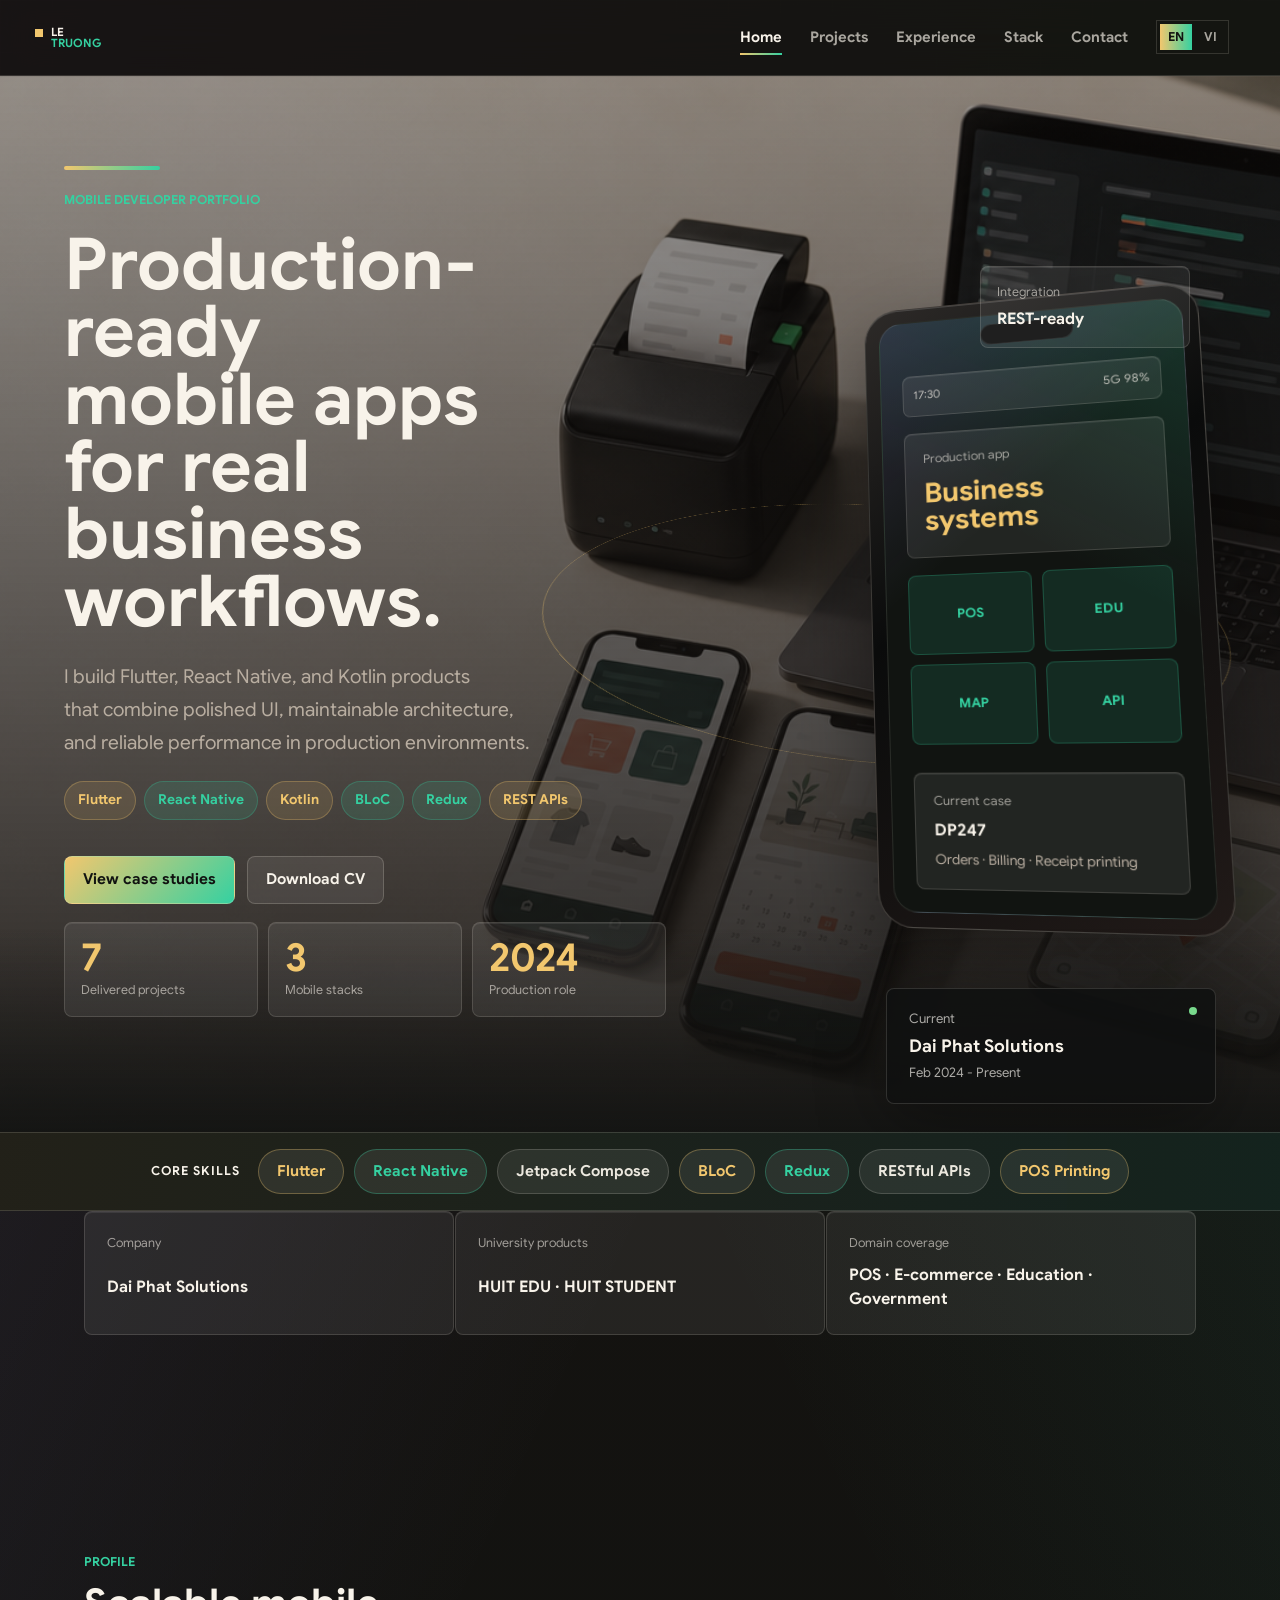
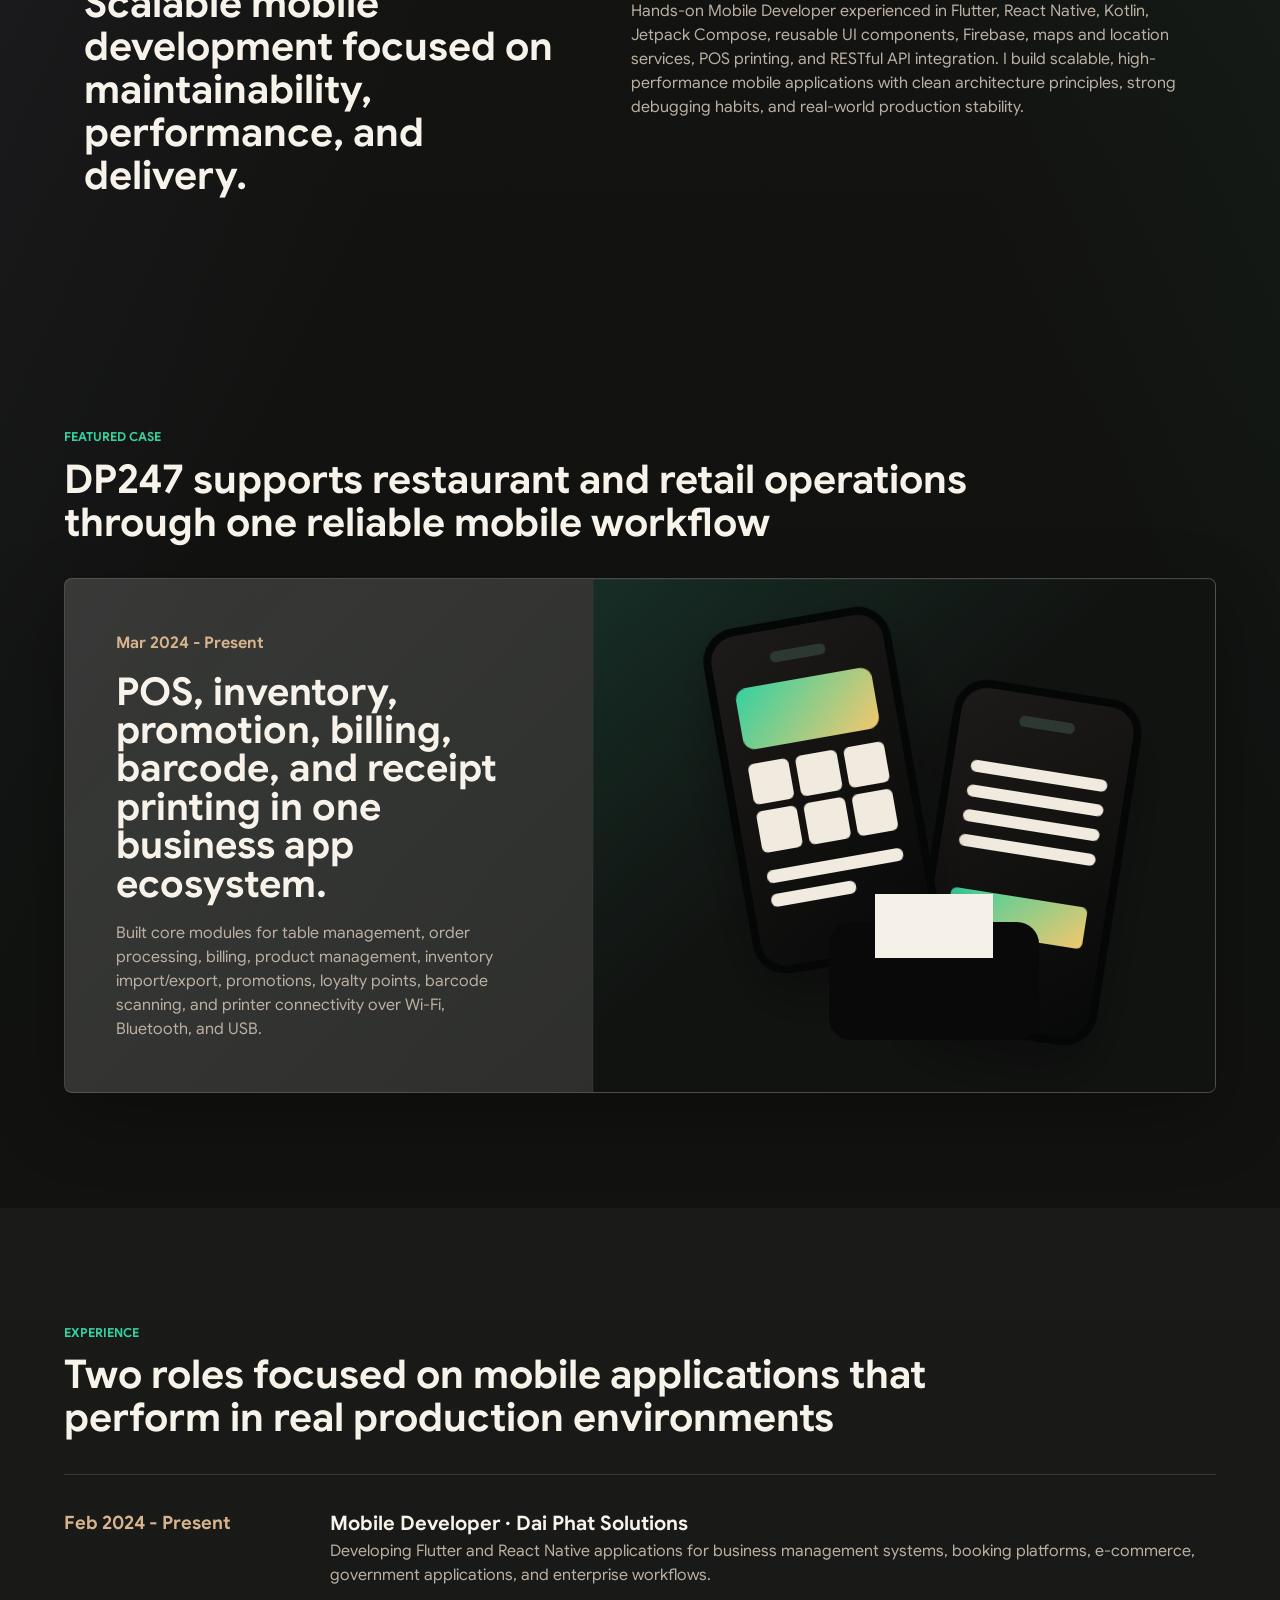
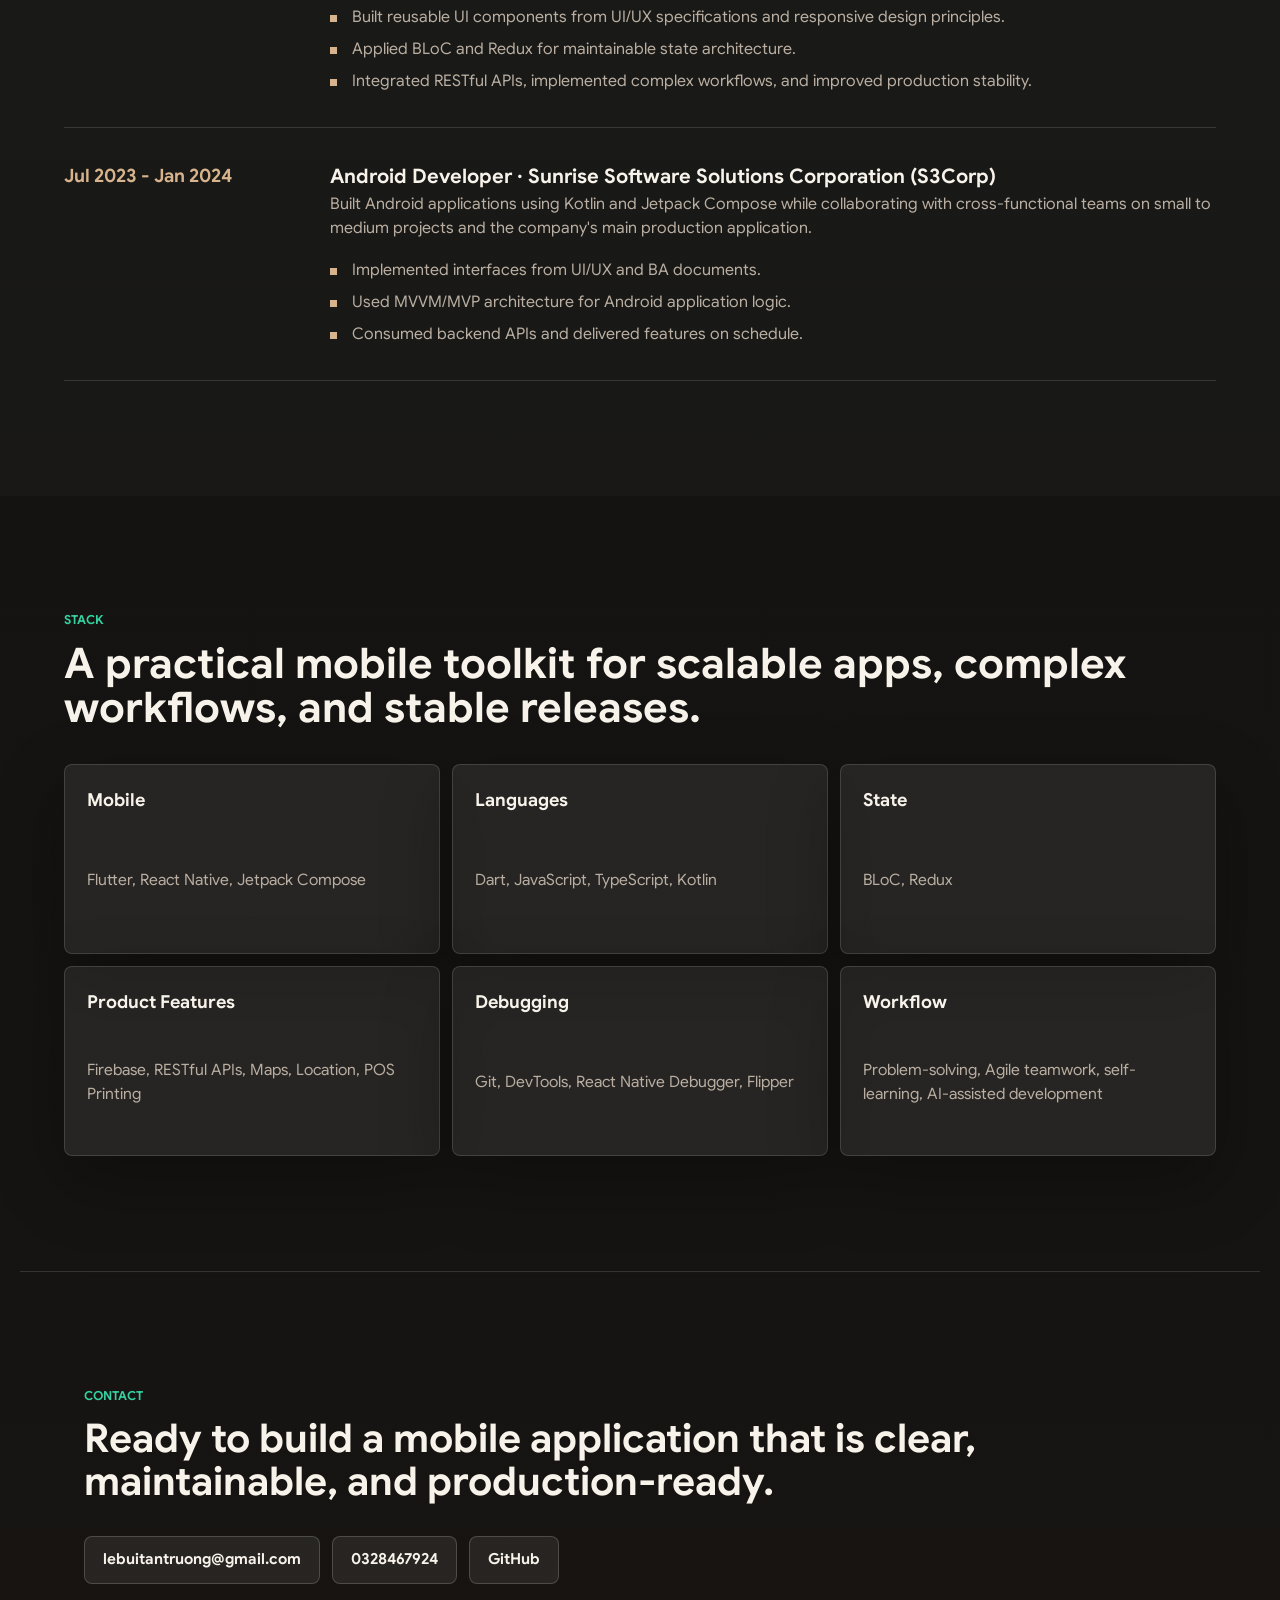
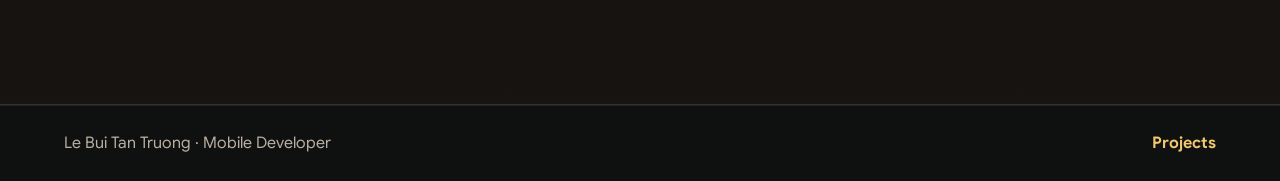
==== index.html @ a0ba4127 "first commit" ====
<!doctype html>
<html lang="en">
  <head>
    <meta charset="UTF-8" />
    <meta name="viewport" content="width=device-width, initial-scale=1.0" />
    <meta
      name="description"
      content="Le Bui Tan Truong is a Mobile Developer building Flutter, React Native, and Kotlin applications for POS, booking, e-commerce, government, and enterprise workflows."
      data-i18n-attr="content:meta.description"
    />
    <title data-i18n="meta.title">Le Bui Tan Truong | Mobile Developer</title>
    <link rel="icon" href="assets/favicon.svg" type="image/svg+xml" />
    <meta name="theme-color" content="#14110f" />
    <link rel="preload" href="assets/mobile-systems-hero.png" as="image" />
    <link rel="stylesheet" href="styles.css" />
    <script type="application/ld+json">
      {
        "@context": "https://schema.org",
        "@graph": [
          {
            "@type": "Person",
            "@id": "index.html#person",
            "name": "Le Bui Tan Truong",
            "jobTitle": "Mobile Developer",
            "email": "mailto:lebuitantruong@gmail.com",
            "telephone": "0328467924",
            "knowsAbout": [
              "Flutter",
              "React Native",
              "Kotlin",
              "Jetpack Compose",
              "BLoC",
              "Redux",
              "Firebase",
              "RESTful APIs",
              "POS Printing",
              "Mobile UX"
            ],
            "sameAs": ["https://github.com/lbtt2801"]
          },
          {
            "@type": "WebSite",
            "@id": "index.html#website",
            "name": "Le Bui Tan Truong - Mobile Developer Portfolio",
            "publisher": { "@id": "index.html#person" }
          }
        ]
      }
    </script>
  </head>
  <body>
    <div class="scroll-progress" aria-hidden="true"></div>
    <header class="site-header" data-header>
      <a class="brand" href="index.html" aria-label="Le Bui Tan Truong home">
        <span>LE</span><span>TRUONG</span>
      </a>
      <button
        class="nav-toggle"
        type="button"
        aria-label="Toggle navigation"
        data-i18n-attr="aria-label:nav.toggle"
        aria-expanded="false"
        data-nav-toggle
      >
        <span></span>
        <span></span>
      </button>
      <nav class="nav" data-nav>
        <a class="is-active" href="index.html" data-i18n="nav.home">Home</a>
        <a href="projects.html" data-i18n="nav.projects">Projects</a>
        <a href="#experience" data-i18n="nav.experience">Experience</a>
        <a href="#stack" data-i18n="nav.stack">Stack</a>
        <a href="#contact" data-i18n="nav.contact">Contact</a>
        <div
          class="language-switcher"
          aria-label="Language selection"
          data-i18n-attr="aria-label:language.label"
          data-language-switcher
        >
          <button type="button" data-locale-option="en">EN</button>
          <button type="button" data-locale-option="vi">VI</button>
        </div>
      </nav>
    </header>

    <main>
      <section class="home-hero" aria-labelledby="hero-title">
        <div
          class="home-hero__image premium-device-stage"
          role="img"
          aria-label="Simulated production mobile application for portfolio projects"
        >
          <div class="device-orbit" aria-hidden="true"></div>
          <div class="device-shell" data-tilt-card>
            <div class="device-camera"></div>
            <div class="device-screen">
              <div class="screen-status">
                <span>17:30</span>
                <span>5G 98%</span>
              </div>
              <div class="screen-hero">
                <small data-i18n="home.device.kicker">Production app</small>
                <strong data-i18n="home.device.title">Business systems</strong>
              </div>
              <div class="app-grid" aria-hidden="true">
                <span>POS</span>
                <span>EDU</span>
                <span>MAP</span>
                <span>API</span>
              </div>
              <div class="screen-card">
                <span data-i18n="home.device.caseLabel">Current case</span>
                <strong>DP247</strong>
                <small data-i18n="home.device.caseDetail">Orders · Billing · Receipt printing</small>
              </div>
            </div>
          </div>
          <div class="signal-card signal-card--top">
            <span data-i18n="home.signals.integrationLabel">Integration</span>
            <strong data-i18n="home.signals.integrationValue">REST-ready</strong>
          </div>
          <div class="signal-card signal-card--bottom">
            <span data-i18n="home.signals.architectureLabel">Architecture</span>
            <strong>BLoC · Redux · MVVM</strong>
          </div>
        </div>
        <div class="home-hero__content">
          <p class="eyebrow" data-i18n="home.hero.eyebrow">Mobile Developer Portfolio</p>
          <h1 id="hero-title">
            <span data-i18n="home.hero.title1">Production-ready</span>
            <span data-i18n="home.hero.title2">mobile apps for real</span>
            <span data-i18n="home.hero.title3">business workflows.</span>
          </h1>
          <p class="hero-lede">
            <span data-i18n="home.hero.lede1">I build Flutter, React Native, and Kotlin products</span>
            <span data-i18n="home.hero.lede2">that combine polished UI, maintainable architecture,</span>
            <span data-i18n="home.hero.lede3">and reliable performance in production environments.</span>
          </p>
          <div class="hero-skills" aria-label="Primary skills">
            <span>Flutter</span>
            <span>React Native</span>
            <span>Kotlin</span>
            <span>BLoC</span>
            <span>Redux</span>
            <span>REST APIs</span>
          </div>
          <div class="hero-actions" aria-label="Primary actions">
            <a class="button button--dark" href="projects.html" data-haptic
              data-i18n="home.hero.viewCases">View case studies</a
            >
            <a
              class="button button--light"
              href="assets/CV_LeBuiTanTruong_MobileDeveloper.pdf"
              data-haptic
              data-i18n="home.hero.downloadCv">Download CV</a
            >
          </div>
          <div class="trust-metrics" aria-label="Capability proof">
            <div><strong>7</strong><span data-i18n="home.metrics.projects">Delivered projects</span></div>
            <div><strong>3</strong><span data-i18n="home.metrics.stacks">Mobile stacks</span></div>
            <div><strong>2024</strong><span data-i18n="home.metrics.role">Production role</span></div>
          </div>
          <div class="hero-console" aria-label="Engineering focus">
            <div><span data-i18n="home.console.stateLabel">state</span><strong data-i18n="home.console.stateValue">production-ready</strong></div>
            <div>
              <span data-i18n="home.console.architectureLabel">architecture</span><strong>BLoC · Redux · MVVM</strong>
            </div>
            <div>
              <span data-i18n="home.console.integrationsLabel">integrations</span
              ><strong>REST APIs · FCM · Maps · POS Print</strong>
            </div>
          </div>
        </div>
        <aside class="availability" aria-label="Availability">
          <span data-i18n="home.availability.label">Current</span>
          <strong>Dai Phat Solutions</strong>
          <small>Feb 2024 - Present</small>
        </aside>
      </section>

      <section class="ticker" aria-label="Core technologies">
        <strong class="ticker-label" data-i18n="home.ticker.label">Core skills</strong>
        <span>Flutter</span>
        <span>React Native</span>
        <span>Jetpack Compose</span>
        <span>BLoC</span>
        <span>Redux</span>
        <span>RESTful APIs</span>
        <span>POS Printing</span>
      </section>

      <section class="proof-strip reveal" aria-label="Trust indicators">
        <article>
          <span data-i18n="home.proof.companyLabel">Company</span>
          <strong>Dai Phat Solutions</strong>
        </article>
        <article>
          <span data-i18n="home.proof.universityLabel">University products</span>
          <strong>HUIT EDU · HUIT STUDENT</strong>
        </article>
        <article>
          <span data-i18n="home.proof.domainLabel">Domain coverage</span>
          <strong data-i18n="home.proof.domainValue">POS · E-commerce · Education · Government</strong>
        </article>
      </section>

      <section class="section split-intro profile-intro reveal" aria-label="Profile summary">
        <div>
          <p class="eyebrow" data-i18n="home.profile.eyebrow">Profile</p>
          <h2 data-i18n="home.profile.title">
            Scalable mobile development focused on maintainability, performance,
            and delivery.
          </h2>
        </div>
        <p data-i18n="home.profile.body">
          Hands-on Mobile Developer experienced in Flutter, React Native,
          Kotlin, Jetpack Compose, reusable UI components, Firebase, maps and
          location services, POS printing, and RESTful API integration. I build
          scalable, high-performance mobile applications with clean architecture
          principles, strong debugging habits, and real-world production
          stability.
        </p>
      </section>

      <section
        class="section signature-work reveal"
        aria-labelledby="signature-title"
      >
        <div class="section-heading">
          <p class="eyebrow" data-i18n="home.featured.eyebrow">Featured case</p>
          <h2 id="signature-title" data-i18n="home.featured.title">
            DP247 supports restaurant and retail operations through one reliable
            mobile workflow
          </h2>
        </div>

        <a
          class="case-panel glass-panel"
          href="projects.html#dp247"
          aria-label="Open DP247 project case study"
          data-haptic
        >
          <div class="case-copy">
            <span>Mar 2024 - Present</span>
            <h3 data-i18n="home.featured.cardTitle">
              POS, inventory, promotion, billing, barcode, and receipt printing
              in one business app ecosystem.
            </h3>
            <p data-i18n="home.featured.cardBody">
              Built core modules for table management, order processing,
              billing, product management, inventory import/export, promotions,
              loyalty points, barcode scanning, and printer connectivity over
              Wi-Fi, Bluetooth, and USB.
            </p>
          </div>
          <div class="product-shot" aria-hidden="true">
            <div class="phone phone--front">
              <div class="phone-bar"></div>
              <div class="screen-section screen-section--green"></div>
              <div class="table-grid">
                <span></span><span></span><span></span><span></span><span></span
                ><span></span>
              </div>
              <div class="order-row"></div>
              <div class="order-row short"></div>
            </div>
            <div class="phone phone--back">
              <div class="phone-bar"></div>
              <div class="receipt-lines">
                <span></span><span></span><span></span><span></span>
              </div>
              <div class="pay-button"></div>
            </div>
            <div class="printer">
              <span></span>
            </div>
          </div>
        </a>
      </section>

      <section
        id="experience"
        class="section experience reveal"
        aria-labelledby="experience-title"
      >
        <div class="section-heading">
          <p class="eyebrow" data-i18n="home.experience.eyebrow">Experience</p>
          <h2 id="experience-title" data-i18n="home.experience.title">
            Two roles focused on mobile applications that perform in real
            production environments
          </h2>
        </div>

        <div class="experience-list">
          <article>
            <time>Feb 2024 - Present</time>
            <div>
              <h3>Mobile Developer · Dai Phat Solutions</h3>
              <p data-i18n="home.experience.dps.body">
                Developing Flutter and React Native applications for business
                management systems, booking platforms, e-commerce, government
                applications, and enterprise workflows.
              </p>
              <ul>
                <li>
                  <span data-i18n="home.experience.dps.item1">Built reusable UI components from UI/UX specifications and
                  responsive design principles.
                  </span>
                </li>
                <li>
                  <span data-i18n="home.experience.dps.item2">Applied BLoC and Redux for maintainable state architecture.</span>
                </li>
                <li>
                  <span data-i18n="home.experience.dps.item3">Integrated RESTful APIs, implemented complex workflows, and
                  improved production stability.
                  </span>
                </li>
              </ul>
            </div>
          </article>
          <article>
            <time>Jul 2023 - Jan 2024</time>
            <div>
              <h3>
                Android Developer · Sunrise Software Solutions Corporation
                (S3Corp)
              </h3>
              <p data-i18n="home.experience.s3.body">
                Built Android applications using Kotlin and Jetpack Compose
                while collaborating with cross-functional teams on small to
                medium projects and the company's main production application.
              </p>
              <ul>
                <li><span data-i18n="home.experience.s3.item1">Implemented interfaces from UI/UX and BA documents.</span></li>
                <li>
                  <span data-i18n="home.experience.s3.item2">Used MVVM/MVP architecture for Android application logic.</span>
                </li>
                <li>
                  <span data-i18n="home.experience.s3.item3">Consumed backend APIs and delivered features on schedule.</span>
                </li>
              </ul>
            </div>
          </article>
        </div>
      </section>

      <section
        id="stack"
        class="section stack reveal"
        aria-labelledby="stack-title"
      >
        <div class="section-heading">
          <p class="eyebrow" data-i18n="home.stack.eyebrow">Stack</p>
          <h2 id="stack-title" data-i18n="home.stack.title">
            A practical mobile toolkit for scalable apps, complex workflows, and
            stable releases.
          </h2>
        </div>
        <div class="stack-board">
          <article>
            <strong data-i18n="home.stack.mobileLabel">Mobile</strong
            ><span data-i18n="home.stack.mobileValue">Flutter, React Native, Jetpack Compose</span>
          </article>
          <article>
            <strong data-i18n="home.stack.languagesLabel">Languages</strong
            ><span data-i18n="home.stack.languagesValue">Dart, JavaScript, TypeScript, Kotlin</span>
          </article>
          <article><strong data-i18n="home.stack.stateLabel">State</strong><span data-i18n="home.stack.stateValue">BLoC, Redux</span></article>
          <article>
            <strong data-i18n="home.stack.featuresLabel">Product Features</strong
            ><span data-i18n="home.stack.featuresValue">Firebase, RESTful APIs, Maps, Location, POS Printing</span>
          </article>
          <article>
            <strong data-i18n="home.stack.debuggingLabel">Debugging</strong
            ><span data-i18n="home.stack.debuggingValue">Git, DevTools, React Native Debugger, Flipper</span>
          </article>
          <article>
            <strong data-i18n="home.stack.workflowLabel">Workflow</strong
            ><span
              data-i18n="home.stack.workflowValue"
              >Problem-solving, Agile teamwork, self-learning, AI-assisted
              development</span
            >
          </article>
        </div>
      </section>

      <section
        id="contact"
        class="contact-band reveal"
        aria-labelledby="contact-title"
      >
        <p class="eyebrow" data-i18n="home.contact.eyebrow">Contact</p>
        <h2 id="contact-title" data-i18n="home.contact.title">
          Ready to build a mobile application that is clear, maintainable, and
          production-ready.
        </h2>
        <div class="contact-links">
          <a href="mailto:lebuitantruong@gmail.com">lebuitantruong@gmail.com</a>
          <a href="tel:0328467924">0328467924</a>
          <a href="https://github.com/lbtt2801">GitHub</a>
        </div>
      </section>
    </main>

    <footer class="footer">
      <span data-i18n="footer.homeLabel">Le Bui Tan Truong · Mobile Developer</span>
      <a href="projects.html" data-i18n="nav.projects">Projects</a>
    </footer>

    <script src="config.js"></script>
    <script src="script.js"></script>
  </body>
</html>
---- styles.css ----
:root {
  color-scheme: light;
  --ink: #121212;
  --charcoal: #20201d;
  --charcoal-2: #151713;
  --muted: #67645d;
  --paper: #f6f0e7;
  --paper-soft: #fbf8f1;
  --line: #d8ccbb;
  --teal: #0a655b;
  --green: #6baa68;
  --coral: #e16b4e;
  --gold: #efb845;
  --blue: #496d89;
  --steel: #73808a;
  --shadow: 0 24px 70px rgba(18, 18, 18, 0.16);
  --shadow-strong: 0 34px 90px rgba(18, 18, 18, 0.24);
  --radius: 10px;
}

* {
  box-sizing: border-box;
}

html {
  scroll-behavior: smooth;
}

body {
  margin: 0;
  background:
    linear-gradient(rgba(18, 18, 18, 0.035) 1px, transparent 1px),
    linear-gradient(90deg, rgba(18, 18, 18, 0.035) 1px, transparent 1px),
    linear-gradient(180deg, #f9f4eb 0%, var(--paper) 42%, #f2eadf 100%);
  background-size: 44px 44px, 44px 44px, 100% 100%;
  color: var(--ink);
  font-family: ui-sans-serif, system-ui, -apple-system, BlinkMacSystemFont, "Segoe UI", sans-serif;
  line-height: 1.5;
  overflow-x: hidden;
}

body::before {
  background: radial-gradient(circle at var(--mouse-x, 50%) var(--mouse-y, 10%), rgba(239, 184, 69, 0.16), transparent 22rem);
  content: "";
  inset: 0;
  pointer-events: none;
  position: fixed;
  z-index: -1;
}

a {
  color: inherit;
  text-decoration: none;
}

p {
  overflow-wrap: anywhere;
}

.site-header {
  align-items: center;
  background: rgba(246, 240, 231, 0.76);
  backdrop-filter: blur(18px) saturate(1.15);
  border-bottom: 1px solid rgba(216, 204, 187, 0.78);
  display: flex;
  height: 76px;
  justify-content: space-between;
  left: 0;
  padding: 0 clamp(20px, 4vw, 56px);
  position: fixed;
  right: 0;
  top: 0;
  transition: background 180ms ease, box-shadow 180ms ease;
  z-index: 30;
}

.site-header.is-scrolled {
  background: rgba(246, 240, 231, 0.98);
  box-shadow: 0 16px 42px rgba(18, 18, 18, 0.1);
}

.brand {
  color: var(--ink);
  display: grid;
  font-size: 0.72rem;
  font-weight: 900;
  letter-spacing: 0;
  line-height: 0.92;
  position: relative;
  text-transform: uppercase;
}

.brand::before {
  background: var(--ink);
  content: "";
  height: 8px;
  left: -16px;
  position: absolute;
  top: 2px;
  width: 8px;
}

.brand span:last-child {
  color: var(--coral);
}

.nav {
  align-items: center;
  display: flex;
  gap: 28px;
  font-size: 0.92rem;
  font-weight: 700;
}

.nav a {
  color: rgba(18, 18, 18, 0.62);
  padding: 8px 0;
  position: relative;
}

.nav a::after {
  background: var(--coral);
  bottom: 2px;
  content: "";
  height: 2px;
  left: 0;
  position: absolute;
  transform: scaleX(0);
  transform-origin: right;
  transition: transform 220ms ease;
  width: 100%;
}

.nav a:hover,
.nav a:focus-visible,
.nav a.is-active {
  color: var(--ink);
}

.nav a:hover::after,
.nav a:focus-visible::after,
.nav a.is-active::after {
  transform: scaleX(1);
  transform-origin: left;
}

.language-switcher {
  align-items: center;
  border: 1px solid rgba(18, 18, 18, 0.16);
  display: inline-flex;
  gap: 4px;
  min-height: 34px;
  padding: 3px;
}

.language-switcher button {
  background: transparent;
  border: 0;
  color: rgba(18, 18, 18, 0.62);
  cursor: pointer;
  font: inherit;
  font-size: 0.78rem;
  font-weight: 900;
  min-height: 26px;
  padding: 0 8px;
}

.language-switcher button.is-active {
  background: var(--ink);
  color: var(--paper-soft);
}

.scroll-progress {
  background: linear-gradient(90deg, var(--coral), var(--gold), var(--teal));
  height: 3px;
  left: 0;
  position: fixed;
  top: 0;
  transform: scaleX(0);
  transform-origin: left;
  width: 100%;
  z-index: 60;
}

.nav-toggle {
  background: transparent;
  border: 0;
  display: none;
  height: 44px;
  padding: 0;
  width: 44px;
}

.nav-toggle span {
  background: var(--ink);
  display: block;
  height: 2px;
  margin: 7px auto;
  width: 24px;
}

.home-hero {
  display: grid;
  grid-template-columns: minmax(0, 1.05fr) minmax(360px, 0.95fr);
  min-height: 100vh;
  padding-top: 76px;
  position: relative;
}

.home-hero::after {
  background: linear-gradient(180deg, transparent, rgba(18, 18, 18, 0.08));
  bottom: 0;
  content: "";
  height: 18%;
  left: 0;
  pointer-events: none;
  position: absolute;
  right: 0;
}

.home-hero__content {
  align-content: center;
  display: grid;
  max-width: 780px;
  min-width: 0;
  padding: clamp(72px, 9vw, 128px) clamp(22px, 5vw, 68px);
  position: relative;
  z-index: 2;
}

.home-hero__content::before {
  background: var(--gold);
  content: "";
  height: 12px;
  left: clamp(22px, 5vw, 68px);
  position: absolute;
  top: clamp(44px, 7vw, 92px);
  width: 96px;
}

.home-hero__image {
  background-image:
    linear-gradient(180deg, rgba(18, 18, 18, 0.04), rgba(18, 18, 18, 0.2)),
    url("assets/mobile-systems-hero.png");
  background-position: 58% center;
  background-size: cover;
  min-height: 620px;
  position: relative;
  transform: translateZ(0);
}

.home-hero__image::after {
  background: linear-gradient(135deg, var(--coral), var(--gold));
  bottom: 36px;
  content: "";
  height: 126px;
  left: -64px;
  position: absolute;
  width: 126px;
}

.eyebrow {
  color: var(--teal);
  font-size: 0.78rem;
  font-weight: 900;
  letter-spacing: 0.08em;
  margin: 0;
  overflow-wrap: anywhere;
  text-transform: uppercase;
}

h1,
h2 {
  font-family: Georgia, "Times New Roman", serif;
  font-weight: 700;
  letter-spacing: 0;
}

.home-hero h1 {
  font-size: clamp(3.05rem, 6.2vw, 6.4rem);
  line-height: 0.89;
  margin: 22px 0 24px;
  max-width: 720px;
  text-wrap: balance;
}

.home-hero h1 span {
  display: block;
}

.project-hero h1 span {
  display: block;
}

.section-heading h2 span {
  display: block;
}

.hero-lede {
  color: #393732;
  font-size: clamp(1.05rem, 1.7vw, 1.35rem);
  margin: 0;
  max-width: 620px;
}

.hero-lede span {
  display: block;
}

.hero-actions,
.contact-links,
.project-tags {
  display: flex;
  flex-wrap: wrap;
  gap: 12px;
}

.hero-actions {
  margin-top: 36px;
}

.button,
.contact-links a {
  align-items: center;
  border: 1px solid var(--ink);
  display: inline-flex;
  font-size: 0.95rem;
  font-weight: 850;
  justify-content: center;
  min-height: 46px;
  overflow: hidden;
  padding: 0 18px;
  position: relative;
  transition: transform 220ms ease, background 220ms ease, color 220ms ease, box-shadow 220ms ease;
}

.button::after,
.contact-links a::after {
  background: linear-gradient(90deg, transparent, rgba(255, 255, 255, 0.42), transparent);
  content: "";
  height: 100%;
  left: -120%;
  position: absolute;
  top: 0;
  transform: skewX(-18deg);
  transition: left 520ms ease;
  width: 80%;
}

.button:hover,
.contact-links a:hover {
  box-shadow: 0 16px 34px rgba(18, 18, 18, 0.14);
  transform: translateY(-3px);
}

.button:hover::after,
.contact-links a:hover::after {
  left: 140%;
}

.button--dark,
.contact-links a:hover {
  background: var(--ink);
  color: var(--paper-soft);
}

.button--light {
  background: rgba(255, 255, 255, 0.52);
  backdrop-filter: blur(10px);
}

.hero-console {
  background: rgba(21, 23, 19, 0.94);
  border: 1px solid rgba(251, 248, 241, 0.12);
  box-shadow: var(--shadow);
  color: var(--paper-soft);
  display: grid;
  gap: 0;
  margin-top: 34px;
  max-width: min(540px, 100%);
}

.hero-console div {
  align-items: center;
  border-bottom: 1px solid rgba(251, 248, 241, 0.12);
  display: grid;
  gap: 12px;
  grid-template-columns: 120px 1fr;
  min-height: 44px;
  padding: 0 16px;
}

.hero-console div:last-child {
  border-bottom: 0;
}

.hero-console span {
  color: rgba(251, 248, 241, 0.56);
  font-family: "SFMono-Regular", Consolas, "Liberation Mono", monospace;
  font-size: 0.78rem;
}

.hero-console strong {
  color: var(--gold);
  font-size: 0.88rem;
}

.availability {
  background: var(--ink);
  bottom: 36px;
  color: var(--paper-soft);
  display: grid;
  gap: 4px;
  left: clamp(22px, 5vw, 68px);
  padding: 20px 22px;
  position: absolute;
  width: min(310px, calc(100% - 44px));
  z-index: 4;
}

.availability::after {
  background: var(--green);
  border-radius: 999px;
  content: "";
  height: 8px;
  position: absolute;
  right: 18px;
  top: 18px;
  width: 8px;
}

.availability span,
.availability small {
  color: rgba(251, 248, 241, 0.66);
  font-size: 0.82rem;
}

.availability strong {
  color: var(--ink);
  font-size: 1.1rem;
}

.ticker {
  background: var(--charcoal-2);
  color: var(--paper-soft);
  display: flex;
  flex-wrap: wrap;
  gap: 0;
  justify-content: center;
  overflow: hidden;
}

.ticker span {
  border-right: 1px solid rgba(251, 248, 241, 0.18);
  font-family: Georgia, "Times New Roman", serif;
  font-size: clamp(1.15rem, 2.1vw, 2rem);
  padding: 20px clamp(18px, 3vw, 42px);
  transition: background 220ms ease, color 220ms ease;
}

.ticker span:hover {
  background: var(--gold);
  color: var(--ink);
}

.section,
.project-case,
.project-hero,
.project-overview,
.contact-band {
  padding: clamp(70px, 9vw, 118px) clamp(22px, 5vw, 68px);
}

.split-intro,
.section-heading,
.case-panel,
.experience-list,
.stack-board,
.contact-band,
.project-overview,
.project-hero,
.project-case {
  margin: 0 auto;
  max-width: 1240px;
}

.split-intro {
  display: grid;
  gap: 38px;
  grid-template-columns: 90px minmax(260px, 0.95fr) minmax(280px, 0.8fr);
}

.profile-intro {
  grid-template-columns: minmax(320px, 0.9fr) minmax(360px, 1fr);
}

.profile-intro > p:last-child {
  padding-top: 46px;
}

.section-number {
  color: var(--coral);
  font-family: Georgia, "Times New Roman", serif;
  font-size: 2.4rem;
  font-weight: 700;
  line-height: 1;
  margin: 0;
}

.split-intro h2,
.section-heading h2,
.contact-band h2,
.project-hero h1,
.project-case h2 {
  font-size: clamp(2.1rem, 4.5vw, 4.5rem);
  line-height: 0.98;
  margin: 12px 0 0;
}

.split-intro > p:last-child,
.project-hero p,
.case-summary p,
.detail-grid p,
.android-feature p,
.experience-list p,
.stack-board span {
  color: var(--muted);
  margin: 0;
}

.section-heading {
  margin-bottom: 34px;
}

.case-panel {
  background: var(--paper-soft);
  border: 1px solid var(--line);
  box-shadow: var(--shadow);
  color: var(--ink);
  display: grid;
  gap: 28px;
  grid-template-columns: minmax(280px, 0.8fr) minmax(360px, 1fr);
  min-height: 460px;
  overflow: hidden;
  transition: box-shadow 260ms ease, transform 260ms ease;
}

.case-panel:hover {
  box-shadow: var(--shadow-strong);
  transform: translateY(-5px);
}

.case-copy {
  align-content: end;
  display: grid;
  min-width: 0;
  padding: clamp(28px, 4vw, 52px);
}

.case-copy span {
  color: var(--coral);
  font-weight: 850;
}

.case-copy h3 {
  font-size: clamp(1.6rem, 3vw, 3rem);
  line-height: 1;
  margin: 18px 0;
}

.case-copy p {
  color: var(--muted);
  margin: 0;
}

.product-shot {
  background:
    linear-gradient(rgba(251, 248, 241, 0.035) 1px, transparent 1px),
    linear-gradient(90deg, rgba(251, 248, 241, 0.035) 1px, transparent 1px),
    #252622;
  background-size: 28px 28px;
  min-height: 460px;
  overflow: hidden;
  position: relative;
}

.phone {
  background: #0b0d0c;
  border: 8px solid #070807;
  border-radius: 34px;
  box-shadow: 0 28px 55px rgba(0, 0, 0, 0.35);
  height: 350px;
  padding: 22px 18px;
  position: absolute;
  width: 190px;
}

.phone--front {
  left: 22%;
  top: 54px;
  transform: rotate(-10deg) translateY(var(--float-y, 0));
  z-index: 2;
}

.phone--back {
  right: 15%;
  top: 98px;
  transform: rotate(9deg) translateY(calc(var(--float-y, 0) * -0.6));
}

.phone-bar {
  background: #2e3833;
  border-radius: 999px;
  height: 11px;
  margin: 0 auto 20px;
  width: 56px;
}

.screen-section {
  border-radius: 12px;
  height: 62px;
  margin-bottom: 14px;
}

.screen-section--green {
  background: var(--green);
}

.table-grid {
  display: grid;
  gap: 7px;
  grid-template-columns: repeat(3, 1fr);
  margin-bottom: 18px;
}

.table-grid span,
.receipt-lines span,
.order-row,
.pay-button {
  background: #f1eadf;
  border-radius: 6px;
  display: block;
}

.table-grid span {
  aspect-ratio: 1;
}

.order-row {
  height: 13px;
  margin: 11px 0;
}

.order-row.short {
  width: 62%;
}

.receipt-lines {
  display: grid;
  gap: 13px;
  margin-top: 40px;
}

.receipt-lines span {
  height: 12px;
}

.pay-button {
  background: var(--coral);
  height: 42px;
  margin-top: 42px;
}

.printer {
  background: #080908;
  border-radius: 22px;
  bottom: 52px;
  height: 118px;
  left: 38%;
  position: absolute;
  width: 210px;
  z-index: 3;
}

.printer span {
  background: #f5f1e9;
  display: block;
  height: 64px;
  margin: -28px auto 0;
  width: 118px;
}

.experience {
  background:
    linear-gradient(180deg, rgba(251, 248, 241, 0.94), rgba(246, 240, 231, 0.92)),
    var(--paper-soft);
}

.experience-list {
  border-top: 1px solid var(--line);
}

.experience-list article {
  border-bottom: 1px solid var(--line);
  display: grid;
  gap: 36px;
  grid-template-columns: 230px minmax(0, 1fr);
  padding: 34px 0;
  transition: background 220ms ease, padding 220ms ease;
}

.experience-list article:hover {
  background: rgba(251, 248, 241, 0.68);
  padding-left: 18px;
  padding-right: 18px;
}

.experience-list time {
  color: var(--coral);
  font-family: Georgia, "Times New Roman", serif;
  font-size: 1.15rem;
  font-weight: 700;
}

.experience-list h3,
.detail-grid h3,
.android-feature h3,
.stack-board strong {
  font-size: 1.25rem;
  margin: 0;
}

.experience-list ul,
.android-feature ul {
  color: #37332f;
  margin: 18px 0 0;
  padding-left: 20px;
}

.experience-list li + li,
.android-feature li + li {
  margin-top: 8px;
}

.stack-board {
  display: grid;
  gap: 1px;
  grid-template-columns: repeat(3, minmax(0, 1fr));
}

.stack-board article {
  background: var(--paper-soft);
  border: 1px solid var(--line);
  display: grid;
  gap: 16px;
  min-height: 170px;
  padding: 24px;
  position: relative;
  transition: transform 220ms ease, box-shadow 220ms ease, border-color 220ms ease;
}

.stack-board article::after,
.detail-grid article::after,
.project-grid a::after {
  background: var(--teal);
  bottom: 0;
  content: "";
  height: 3px;
  left: 0;
  position: absolute;
  transform: scaleX(0);
  transform-origin: left;
  transition: transform 240ms ease;
  width: 100%;
}

.stack-board article:hover,
.detail-grid article:hover {
  border-color: rgba(10, 101, 91, 0.42);
  box-shadow: 0 18px 44px rgba(18, 18, 18, 0.1);
  transform: translateY(-4px);
}

.stack-board article:hover::after,
.detail-grid article:hover::after,
.project-grid a:hover::after {
  transform: scaleX(1);
}

.stack-board article:nth-child(2),
.stack-board article:nth-child(5) {
  background: #eef4ed;
}

.stack-board article:nth-child(3),
.stack-board article:nth-child(6) {
  background: #f7e9e3;
}

.contact-band {
  border-top: 1px solid var(--line);
  padding-bottom: 120px;
  position: relative;
}

.contact-band::before {
  background: var(--charcoal);
  content: "";
  height: 1px;
  left: clamp(22px, 5vw, 68px);
  position: absolute;
  right: clamp(22px, 5vw, 68px);
  top: 0;
}

.contact-band h2 {
  max-width: 920px;
}

.contact-links {
  margin-top: 32px;
}

.footer {
  align-items: center;
  background: var(--charcoal);
  color: var(--muted);
  display: flex;
  justify-content: space-between;
  padding: 26px clamp(22px, 5vw, 68px);
}

.footer,
.project-hero__stats,
.module-list article {
  box-shadow: inset 0 1px 0 rgba(251, 248, 241, 0.08);
}

.footer a {
  color: var(--gold);
  font-weight: 850;
}

.admin-page {
  min-height: 100vh;
}

.admin-shell {
  padding: clamp(34px, 5vw, 70px) clamp(18px, 5vw, 68px);
}

.admin-panel {
  display: grid;
  gap: 22px;
  margin: 0 auto;
  max-width: 1120px;
}

.admin-heading {
  display: grid;
  gap: 12px;
  max-width: 760px;
}

.admin-heading h1 {
  font-size: clamp(2.2rem, 5vw, 4.5rem);
  line-height: 0.98;
  margin: 0;
}

.admin-heading p:last-child {
  margin: 0;
}

.admin-card,
.admin-notice,
.admin-toolbar,
.admin-field {
  background: var(--paper-soft);
  border: 1px solid var(--line);
  border-radius: var(--radius);
}

.admin-card {
  display: grid;
  gap: 18px;
  padding: clamp(18px, 3vw, 28px);
}

.admin-card h2 {
  font-family: "Google Sans", ui-sans-serif, system-ui, sans-serif;
  font-size: 1.25rem;
  margin: 0;
}

.admin-notice,
.admin-status {
  color: var(--muted);
  padding: 16px;
}

.admin-notice code {
  color: var(--gold);
}

.admin-editor {
  display: grid;
  gap: 18px;
}

.admin-toolbar {
  align-items: end;
  display: grid;
  gap: 12px;
  grid-template-columns: repeat(2, minmax(160px, 1fr)) repeat(3, auto);
  padding: 16px;
}

.admin-fields {
  display: grid;
  gap: 12px;
}

.admin-field {
  display: grid;
  gap: 10px;
  padding: 16px;
}

.admin-field span,
.admin-card label,
.admin-toolbar label {
  color: var(--gold);
  display: grid;
  font-size: 0.82rem;
  font-weight: 900;
  gap: 8px;
}

.admin-card input,
.admin-card textarea,
.admin-toolbar select,
.admin-field textarea {
  background: rgba(15, 17, 16, 0.72);
  border: 1px solid var(--line);
  border-radius: var(--radius);
  color: var(--ink);
  font: inherit;
  min-height: 44px;
  padding: 11px 12px;
  width: 100%;
}

.admin-card textarea,
.admin-field textarea {
  line-height: 1.5;
  resize: vertical;
}

.admin-status {
  min-height: 54px;
}

.admin-status[data-tone="success"] {
  color: var(--teal);
}

.admin-status[data-tone="error"] {
  color: var(--gold);
}

.project-hero {
  align-items: end;
  display: grid;
  gap: 42px;
  grid-template-columns: minmax(0, 1fr) minmax(280px, 0.42fr);
  padding-bottom: clamp(58px, 7vw, 78px);
  padding-top: 152px;
  position: relative;
}

.project-hero::before {
  background: var(--gold);
  content: "";
  height: 10px;
  left: clamp(22px, 5vw, 68px);
  position: absolute;
  top: 130px;
  width: 86px;
}

.project-hero h1 {
  max-width: 960px;
}

.project-hero p:last-child {
  font-size: 1.18rem;
  margin-top: 24px;
  max-width: 680px;
}

.project-hero p span {
  display: inline;
}

.project-hero__stats {
  background: var(--charcoal);
  color: var(--paper-soft);
  display: grid;
  transform: translateY(10px);
}

.project-hero__stats div {
  border-bottom: 1px solid rgba(246, 240, 231, 0.18);
  display: grid;
  gap: 4px;
  padding: 22px;
}

.project-hero__stats div:last-child {
  border-bottom: 0;
}

.project-hero__stats strong {
  color: var(--gold);
  font-family: Georgia, "Times New Roman", serif;
  font-size: 2rem;
  line-height: 1;
}

.project-hero__stats span {
  color: rgba(251, 248, 241, 0.72);
  font-size: 0.92rem;
}

.project-overview {
  border-top: 1px solid var(--line);
  padding-top: clamp(58px, 7vw, 82px);
}

.project-grid {
  display: grid;
  gap: 1px;
  grid-template-columns: repeat(3, minmax(0, 1fr));
}

.project-grid a {
  background: var(--paper-soft);
  border: 1px solid var(--line);
  display: grid;
  gap: 12px;
  min-height: 238px;
  padding: 24px;
  position: relative;
  transition: background 160ms ease, color 160ms ease, transform 160ms ease;
}

.project-grid a:first-child {
  background: var(--charcoal);
  color: var(--paper-soft);
}

.project-grid a:hover {
  background: var(--gold);
  color: var(--ink);
  transform: translateY(-3px);
}

.project-grid span {
  color: var(--coral);
  font-family: Georgia, "Times New Roman", serif;
  font-size: 1.35rem;
  font-weight: 700;
}

.project-grid a:first-child span {
  color: var(--gold);
}

.project-grid h3 {
  font-size: 1.45rem;
  margin: 12px 0 0;
}

.project-grid p {
  color: inherit;
  margin: 0;
  opacity: 0.76;
}

.project-grid small {
  align-self: end;
  color: inherit;
  font-weight: 850;
  opacity: 0.72;
}

.project-case {
  border-top: 1px solid var(--line);
  scroll-margin-top: 96px;
}

.project-case__header {
  align-items: start;
  display: grid;
  gap: 30px;
  grid-template-columns: 80px minmax(0, 1fr) minmax(220px, 0.5fr);
  margin-bottom: 36px;
}

.project-tags {
  justify-content: flex-end;
}

.project-tags span {
  background: var(--charcoal);
  color: var(--paper-soft);
  font-size: 0.82rem;
  font-weight: 850;
  padding: 9px 11px;
  transition: background 180ms ease, color 180ms ease, transform 180ms ease;
}

.project-tags span:hover {
  background: var(--gold);
  color: var(--ink);
  transform: translateY(-2px);
}

.case-hero-grid {
  display: grid;
  gap: 24px;
  grid-template-columns: minmax(280px, 0.82fr) minmax(320px, 1fr);
}

.case-summary {
  background: var(--paper-soft);
  border: 1px solid var(--line);
  min-width: 0;
  padding: clamp(28px, 4vw, 46px);
  position: relative;
}

.case-summary::before {
  background: linear-gradient(180deg, var(--coral), var(--gold));
  content: "";
  height: 100%;
  left: 0;
  position: absolute;
  top: 0;
  width: 4px;
}

.case-summary h3 {
  font-size: clamp(1.7rem, 3vw, 3.2rem);
  line-height: 1;
  margin: 0 0 22px;
}

.case-summary dl {
  border-top: 1px solid var(--line);
  display: grid;
  gap: 0;
  margin: 30px 0 0;
}

.case-summary dl div {
  border-bottom: 1px solid var(--line);
  display: grid;
  gap: 12px;
  grid-template-columns: 110px 1fr;
  padding: 14px 0;
}

.case-summary dt {
  color: var(--muted);
}

.case-summary dd {
  font-weight: 800;
  margin: 0;
}

.operations-map {
  align-content: center;
  background: var(--charcoal);
  display: grid;
  gap: 14px;
  grid-template-columns: repeat(3, minmax(0, 1fr));
  min-height: 510px;
  padding: clamp(22px, 4vw, 46px);
}

.map-node {
  align-items: center;
  background: rgba(246, 240, 231, 0.08);
  border: 1px solid rgba(246, 240, 231, 0.2);
  color: var(--paper-soft);
  display: flex;
  font-weight: 850;
  justify-content: center;
  min-height: 94px;
  padding: 16px;
  text-align: center;
  transition: background 220ms ease, color 220ms ease, transform 220ms ease;
}

.map-node:hover {
  background: var(--paper-soft);
  color: var(--ink);
  transform: translateY(-3px);
}

.map-node--core {
  background: var(--gold);
  color: var(--ink);
  grid-column: span 2;
  grid-row: span 2;
  font-family: Georgia, "Times New Roman", serif;
  font-size: 2.2rem;
}

.detail-grid {
  display: grid;
  gap: 1px;
  grid-template-columns: repeat(4, minmax(0, 1fr));
  margin-top: 24px;
}

.detail-grid article {
  background: var(--paper-soft);
  border: 1px solid var(--line);
  min-height: 250px;
  padding: 24px;
  position: relative;
  transition: transform 220ms ease, box-shadow 220ms ease, border-color 220ms ease;
}

.detail-grid span {
  color: var(--coral);
  display: block;
  font-family: Georgia, "Times New Roman", serif;
  font-weight: 700;
  margin-bottom: 32px;
}

.secondary-case {
  background: var(--paper-soft);
}

.module-list {
  display: grid;
  gap: 1px;
  grid-template-columns: repeat(2, minmax(0, 1fr));
}

.module-list article {
  background: var(--charcoal);
  border: 1px solid rgba(246, 240, 231, 0.14);
  color: var(--paper-soft);
  display: grid;
  gap: 12px;
  min-height: 180px;
  padding: 24px;
}

.module-list article:nth-child(2),
.module-list article:nth-child(3) {
  background: #28312d;
}

.module-list strong {
  color: var(--gold);
  font-size: 1.12rem;
}

.module-list span {
  color: rgba(251, 248, 241, 0.74);
}

.text-case {
  border-top: 1px solid var(--line);
  display: grid;
  gap: 34px;
  grid-template-columns: minmax(280px, 0.68fr) minmax(320px, 1fr);
  padding-top: 34px;
}

.text-case ul,
.android-feature ul,
.experience-list ul {
  list-style: none;
  padding-left: 0;
}

.text-case li,
.android-feature li,
.experience-list li {
  padding-left: 22px;
  position: relative;
}

.text-case li::before,
.android-feature li::before,
.experience-list li::before {
  background: var(--coral);
  content: "";
  height: 7px;
  left: 0;
  position: absolute;
  top: 0.62em;
  width: 7px;
}

.reveal {
  opacity: 0;
  transform: translateY(32px);
  transition: opacity 700ms ease, transform 700ms ease;
}

.reveal.is-visible {
  opacity: 1;
  transform: translateY(0);
}

.home-hero__content,
.home-hero__image,
.availability,
.project-hero > div,
.project-hero__stats {
  animation: riseIn 800ms ease both;
}

.home-hero__image {
  animation-delay: 80ms;
}

.availability,
.project-hero__stats {
  animation-delay: 180ms;
}

@keyframes riseIn {
  from {
    opacity: 0;
    transform: translateY(24px);
  }
  to {
    opacity: 1;
    transform: translateY(0);
  }
}

.text-case p {
  color: var(--muted);
  font-size: 1.15rem;
  margin: 0;
}

.text-case ul {
  color: #37332f;
  margin: 0;
  padding-left: 20px;
}

.text-case li + li {
  margin-top: 10px;
}

.android-feature {
  border-top: 1px solid var(--line);
  display: grid;
  gap: 34px;
  grid-template-columns: minmax(280px, 0.8fr) minmax(260px, 0.7fr);
  padding-top: 34px;
}

@media (max-width: 980px) {
  .nav-toggle {
    display: block;
  }

  .nav {
    background: rgba(246, 240, 231, 0.98);
    backdrop-filter: blur(18px);
    border-bottom: 1px solid var(--line);
    display: none;
    left: 0;
    padding: 18px 22px 24px;
    position: absolute;
    right: 0;
    top: 76px;
  }

  .nav.is-open {
    display: grid;
  }

  .nav a {
    min-height: 38px;
  }

  .language-switcher {
    justify-self: start;
    margin-top: 8px;
  }

  .admin-toolbar {
    grid-template-columns: 1fr;
  }

  .admin-toolbar .button {
    width: 100%;
  }

  .home-hero,
  .split-intro,
  .case-panel,
  .experience-list article,
  .project-hero,
  .project-case__header,
  .case-hero-grid,
  .text-case,
  .android-feature {
    grid-template-columns: 1fr;
  }

  .profile-intro > p:last-child {
    padding-top: 0;
  }

  .home-hero__image {
    min-height: 390px;
    order: -1;
  }

  .availability {
    bottom: auto;
    left: 22px;
    top: 420px;
  }

  .home-hero__content {
    padding-top: 110px;
  }

  .hero-console div {
    grid-template-columns: 1fr;
    gap: 3px;
    padding: 10px 14px;
  }

  .stack-board,
  .detail-grid,
  .project-grid,
  .module-list {
    grid-template-columns: repeat(2, minmax(0, 1fr));
  }

  .project-tags {
    justify-content: flex-start;
  }

  .experience-list article:hover {
    padding-left: 0;
    padding-right: 0;
  }
}

@media (max-width: 640px) {
  .home-hero h1 {
    font-size: 2.56rem;
  }

  .home-hero__content {
    inline-size: 100vw;
    max-width: 100%;
    overflow: hidden;
    width: 100%;
  }

  .home-hero h1,
  .hero-lede,
  .home-hero .eyebrow,
  .hero-actions {
    max-width: calc(100vw - 48px);
    width: calc(100vw - 48px);
  }

  .hero-lede {
    font-size: 1rem;
  }

  .home-hero__image {
    min-height: 330px;
  }

  .availability {
    top: 360px;
  }

  .project-hero {
    padding-bottom: 48px;
  }

  .project-overview {
    padding-top: 48px;
  }

  .button,
  .contact-links a {
    width: 100%;
  }

  .ticker {
    display: grid;
    gap: 10px;
    grid-template-columns: repeat(2, minmax(0, 1fr));
    justify-content: stretch;
    padding: 18px 22px;
  }

  .ticker-label {
    grid-column: 1 / -1;
    margin: 0 0 2px;
  }

  .ticker span {
    align-items: center;
    display: flex;
    justify-content: center;
    min-height: 48px;
    padding: 10px 12px;
    text-align: center;
  }

  .stack-board,
  .detail-grid,
  .project-grid,
  .module-list,
  .operations-map {
    grid-template-columns: 1fr;
  }

  .map-node--core {
    grid-column: auto;
    grid-row: auto;
  }

  .case-summary dl div {
    grid-template-columns: 1fr;
  }

  .phone--front {
    left: 8%;
  }

  .phone--back {
    right: 3%;
  }

  .printer {
    left: 27%;
  }

  .footer {
    align-items: flex-start;
    display: grid;
    gap: 8px;
  }
}

@media (prefers-reduced-motion: reduce) {
  *,
  *::before,
  *::after {
    animation-duration: 0.001ms !important;
    animation-iteration-count: 1 !important;
    scroll-behavior: auto !important;
    transition-duration: 0.001ms !important;
  }

  .reveal {
    opacity: 1;
    transform: none;
  }
}

@media (max-width: 480px) {
  .home-hero h1,
  .hero-lede,
  .home-hero .eyebrow,
  .hero-actions {
    max-width: min(320px, calc(100vw - 48px));
    width: min(320px, calc(100vw - 48px));
  }

  .home-hero h1 {
    font-size: 2.26rem;
  }
}

@font-face {
  font-family: "Google Sans";
  font-display: swap;
  font-style: normal;
  font-weight: 400;
  src: url("assets/fonts/GoogleSans-Regular.ttf") format("truetype");
}

@font-face {
  font-family: "Google Sans";
  font-display: swap;
  font-style: normal;
  font-weight: 700;
  src: url("assets/fonts/GoogleSans-Bold.ttf") format("truetype");
}

:root {
  color-scheme: dark;
  --ink: #f8f3ea;
  --charcoal: #171412;
  --charcoal-2: #0f1110;
  --muted: #b9aea1;
  --paper: #14110f;
  --paper-soft: rgba(255, 252, 245, 0.075);
  --line: rgba(255, 248, 232, 0.14);
  --teal: #35d1a1;
  --green: #78d98c;
  --coral: #d7b48d;
  --gold: #f2c76e;
  --blue: #a999ff;
  --steel: #8fa4af;
  --shadow: 0 24px 70px rgba(0, 0, 0, 0.3);
  --shadow-strong: 0 36px 90px rgba(0, 0, 0, 0.44);
  --radius: 8px;
}

body {
  background:
    linear-gradient(115deg, rgba(169, 153, 255, 0.12), transparent 34%),
    linear-gradient(245deg, rgba(53, 209, 161, 0.11), transparent 32%),
    linear-gradient(180deg, #17120f 0%, #111311 48%, #171412 100%);
  background-size: 100% 100%;
  color: var(--ink);
  font-family: "Google Sans", ui-sans-serif, system-ui, -apple-system, BlinkMacSystemFont, "Segoe UI", sans-serif;
}

body::before {
  background:
    linear-gradient(rgba(255, 248, 232, 0.035) 1px, transparent 1px),
    linear-gradient(90deg, rgba(255, 248, 232, 0.028) 1px, transparent 1px);
  background-size: 52px 52px;
  opacity: 0.65;
}

p,
li {
  color: var(--muted);
}

.site-header {
  background: rgba(20, 17, 15, 0.78);
  border-bottom: 1px solid var(--line);
  color: var(--ink);
}

.site-header.is-scrolled {
  background: rgba(20, 17, 15, 0.94);
  box-shadow: 0 18px 54px rgba(0, 0, 0, 0.34);
}

.brand {
  color: var(--ink);
}

.brand::before {
  background: var(--gold);
}

.brand span:last-child {
  color: var(--teal);
}

.nav a {
  color: rgba(248, 243, 234, 0.66);
}

.nav a::after {
  background: linear-gradient(90deg, var(--gold), var(--teal));
}

.nav a:hover,
.nav a:focus-visible,
.nav a.is-active {
  color: var(--ink);
}

.language-switcher {
  border-color: var(--line);
}

.language-switcher button {
  color: rgba(248, 243, 234, 0.66);
}

.language-switcher button.is-active {
  background: linear-gradient(90deg, var(--gold), var(--teal));
  color: #111311;
}

.scroll-progress {
  background: linear-gradient(90deg, var(--gold), var(--teal), var(--blue));
}

.home-hero {
  align-items: center;
  display: block;
  min-height: 100svh;
  overflow: hidden;
  padding-top: 76px;
}

.home-hero::after {
  background: linear-gradient(180deg, transparent, rgba(15, 17, 16, 0.72));
}

.home-hero__content {
  align-content: center;
  max-width: 860px;
  min-height: calc(100svh - 76px);
  padding-right: 0;
  width: min(720px, 52vw);
}

.home-hero__content::before,
.project-hero::before {
  background: linear-gradient(90deg, var(--gold), var(--teal));
  border-radius: 999px;
  height: 4px;
}

.premium-device-stage {
  align-items: center;
  background:
    linear-gradient(180deg, rgba(20, 17, 15, 0.42), rgba(20, 17, 15, 0.92)),
    url("assets/mobile-systems-hero.png");
  background-position: center;
  background-size: cover;
  display: flex;
  inset: 76px 0 0;
  justify-content: flex-end;
  min-height: auto;
  overflow: hidden;
  padding: clamp(48px, 6vw, 86px);
  perspective: 1300px;
  position: absolute;
}

.premium-device-stage::after {
  display: none;
}

.device-orbit {
  border: 1px solid rgba(242, 199, 110, 0.34);
  border-radius: 50%;
  height: min(56vw, 660px);
  position: absolute;
  transform: rotateX(68deg) rotateZ(-24deg);
  width: min(56vw, 660px);
}

.device-shell {
  background: linear-gradient(145deg, #2d2a28, #0a0b0b 42%, #211a18);
  border: 1px solid rgba(255, 248, 232, 0.18);
  border-radius: 34px;
  box-shadow:
    0 42px 96px rgba(0, 0, 0, 0.46),
    inset 0 1px 0 rgba(255, 255, 255, 0.14);
  height: min(640px, 74vh);
  max-height: 680px;
  min-height: 520px;
  padding: 14px;
  position: relative;
  transform: rotateX(8deg) rotateY(-16deg) translate3d(0, var(--float-y, 0), 0);
  transform-style: preserve-3d;
  transition: transform 260ms cubic-bezier(0.16, 1, 0.3, 1);
  width: min(330px, 70vw);
  will-change: transform;
  z-index: 2;
}

.device-shell.is-tilting {
  transform: rotateX(var(--tilt-x, 8deg)) rotateY(var(--tilt-y, -16deg)) translate3d(0, var(--float-y, 0), 0);
}

.device-camera {
  background: #0d0e0e;
  border: 1px solid rgba(255, 255, 255, 0.08);
  border-radius: 999px;
  height: 22px;
  left: 50%;
  position: absolute;
  top: 24px;
  transform: translateX(-50%);
  width: 92px;
  z-index: 3;
}

.device-screen {
  background:
    linear-gradient(140deg, rgba(169, 153, 255, 0.18), transparent 36%),
    linear-gradient(210deg, rgba(53, 209, 161, 0.18), transparent 42%),
    #111411;
  border: 1px solid rgba(255, 248, 232, 0.1);
  border-radius: 24px;
  display: grid;
  gap: 18px;
  height: 100%;
  overflow: hidden;
  padding: 58px 22px 22px;
  position: relative;
}

.screen-status,
.screen-hero,
.screen-card,
.signal-card,
.trust-metrics div,
.proof-strip article,
.case-lens article {
  background: rgba(255, 252, 245, 0.075);
  border: 1px solid rgba(255, 248, 232, 0.14);
  border-radius: var(--radius);
  box-shadow: inset 0 1px 0 rgba(255, 255, 255, 0.08);
}

.screen-status {
  align-items: center;
  color: rgba(248, 243, 234, 0.72);
  display: flex;
  font-size: 0.74rem;
  justify-content: space-between;
  min-height: 34px;
  padding: 0 10px;
}

.screen-hero,
.screen-card {
  display: grid;
  gap: 7px;
  padding: 18px;
}

.screen-hero small,
.screen-card span,
.signal-card span,
.trust-metrics span,
.proof-strip span {
  color: rgba(248, 243, 234, 0.58);
  font-size: 0.78rem;
}

.screen-hero strong {
  color: var(--gold);
  font-size: 1.8rem;
  line-height: 1;
}

.app-grid {
  display: grid;
  gap: 10px;
  grid-template-columns: repeat(2, 1fr);
}

.app-grid span {
  align-items: center;
  background: rgba(53, 209, 161, 0.12);
  border: 1px solid rgba(53, 209, 161, 0.24);
  border-radius: var(--radius);
  color: var(--teal);
  display: flex;
  font-size: 0.82rem;
  font-weight: 800;
  justify-content: center;
  min-height: 76px;
}

.screen-card {
  align-self: end;
}

.screen-card strong,
.signal-card strong,
.proof-strip strong {
  color: var(--ink);
}

.screen-card small {
  color: var(--muted);
}

.signal-card {
  display: grid;
  gap: 5px;
  min-width: 210px;
  padding: 16px;
  position: absolute;
  z-index: 3;
}

.signal-card--top {
  right: 7%;
  top: 18%;
}

.signal-card--bottom {
  display: none;
}

.eyebrow {
  color: var(--teal);
  letter-spacing: 0;
}

h1,
h2 {
  font-family: "Google Sans", ui-sans-serif, system-ui, sans-serif;
}

.home-hero h1 {
  font-size: clamp(3rem, 5.6vw, 5.8rem);
  font-weight: 700;
  line-height: 0.94;
}

.hero-lede {
  color: var(--muted);
  font-size: clamp(1.08rem, 1.5vw, 1.28rem);
  line-height: 1.72;
}

.button,
.contact-links a {
  border-color: rgba(255, 248, 232, 0.18);
  border-radius: var(--radius);
  min-height: 48px;
}

.button--dark,
.contact-links a:hover {
  background: linear-gradient(135deg, var(--gold), var(--teal));
  color: #111311;
}

.button--light {
  background: rgba(255, 252, 245, 0.075);
  color: var(--ink);
}

.button:active,
.contact-links a:active,
[data-haptic].is-pressed {
  transform: translate3d(0, 1px, 0) scale(0.985);
}

.hero-skills {
  display: flex;
  flex-wrap: wrap;
  gap: 8px;
  margin-top: 22px;
  max-width: 620px;
}

.hero-skills span {
  background: rgba(53, 209, 161, 0.12);
  border: 1px solid rgba(53, 209, 161, 0.26);
  border-radius: 999px;
  color: var(--teal);
  font-size: 0.86rem;
  font-weight: 700;
  min-height: 36px;
  padding: 8px 13px;
}

.hero-skills span:nth-child(1),
.hero-skills span:nth-child(3),
.hero-skills span:nth-child(6) {
  background: rgba(242, 199, 110, 0.12);
  border-color: rgba(242, 199, 110, 0.28);
  color: var(--gold);
}

.trust-metrics {
  display: grid;
  gap: 10px;
  grid-template-columns: repeat(3, minmax(0, 1fr));
  margin-top: 18px;
  max-width: 620px;
}

.trust-metrics div {
  display: grid;
  gap: 4px;
  min-height: 94px;
  padding: 16px;
}

.trust-metrics strong {
  color: var(--gold);
  font-size: clamp(1.6rem, 3vw, 2.45rem);
  line-height: 1;
}

.hero-console,
.availability,
.case-panel,
.case-summary,
.stack-board article,
.detail-grid article,
.project-grid a,
.module-list article,
.text-case,
.android-feature,
.project-hero__stats {
  background: rgba(255, 252, 245, 0.075);
  border: 1px solid rgba(255, 248, 232, 0.14);
  border-radius: var(--radius);
  box-shadow: var(--shadow);
}

.home-hero .hero-console {
  display: none;
}

.availability {
  background: rgba(15, 17, 16, 0.88);
  bottom: 28px;
  left: auto;
  right: clamp(22px, 5vw, 68px);
  width: min(330px, calc(100% - 44px));
}

.ticker {
  align-items: center;
  background:
    linear-gradient(90deg, rgba(242, 199, 110, 0.08), rgba(53, 209, 161, 0.09)),
    #101211;
  border-bottom: 1px solid var(--line);
  border-top: 1px solid var(--line);
  gap: 10px;
  justify-content: center;
  padding: 16px clamp(22px, 5vw, 68px);
}

.ticker span {
  background: rgba(255, 252, 245, 0.08);
  border: 1px solid rgba(255, 248, 232, 0.16);
  border-radius: 999px;
  color: rgba(248, 243, 234, 0.94);
  font-family: "Google Sans", ui-sans-serif, system-ui, sans-serif;
  font-size: clamp(0.95rem, 1.1vw, 1.08rem);
  font-weight: 700;
  min-height: 44px;
  padding: 10px 18px;
  transition: background 180ms ease, border-color 180ms ease, color 180ms ease, transform 180ms ease;
}

.ticker-label {
  color: var(--ink);
  font-size: 0.78rem;
  letter-spacing: 0.08em;
  margin-right: 8px;
  text-transform: uppercase;
}

.ticker span:nth-of-type(1),
.ticker span:nth-of-type(4),
.ticker span:nth-of-type(7) {
  border-color: rgba(242, 199, 110, 0.32);
  color: var(--gold);
}

.ticker span:nth-of-type(2),
.ticker span:nth-of-type(5) {
  border-color: rgba(53, 209, 161, 0.32);
  color: var(--teal);
}

.ticker span:hover {
  background: rgba(255, 252, 245, 0.14);
  color: var(--ink);
  transform: translateY(-2px);
}

.proof-strip {
  display: grid;
  gap: 1px;
  grid-template-columns: repeat(3, minmax(0, 1fr));
  margin: 0 auto;
  max-width: 1240px;
  padding: 0 clamp(22px, 5vw, 68px) clamp(70px, 8vw, 110px);
}

.proof-strip article {
  display: grid;
  gap: 9px;
  min-height: 124px;
  padding: 22px;
}

.split-intro,
.section-heading,
.project-overview,
.project-hero,
.project-case,
.contact-band {
  max-width: 1240px;
}

.split-intro h2,
.section-heading h2,
.contact-band h2,
.project-hero h1,
.project-case h2 {
  font-size: clamp(2rem, 4.8vw, 4.65rem);
  font-weight: 700;
  line-height: 0.98;
}

.section-heading h2,
.split-intro h2,
.contact-band h2 {
  font-size: clamp(1.9rem, 3.1vw, 3.2rem);
  line-height: 1.08;
  max-width: 960px;
}

.stack .section-heading h2 {
  font-size: clamp(2rem, 3.3vw, 3.45rem);
  line-height: 1.04;
  max-width: 1120px;
}

.project-overview .section-heading h2,
.project-system-notes .section-heading h2 {
  font-size: clamp(1.85rem, 2.85vw, 3rem);
  line-height: 1.08;
  max-width: 920px;
}

.project-case h2 {
  font-size: clamp(1.9rem, 3vw, 3.25rem);
  line-height: 1.04;
  max-width: 720px;
}

.stack-board article {
  min-height: 156px;
  padding: 22px;
}

.stack-board strong {
  font-size: 1.12rem;
}

.stack-board span {
  font-size: 0.98rem;
  line-height: 1.55;
}

.section-number,
.case-copy span,
.experience-list time,
.project-grid span,
.detail-grid span,
.project-hero__stats strong {
  font-family: "Google Sans", ui-sans-serif, system-ui, sans-serif;
}

.section-number,
.project-grid span,
.detail-grid span {
  color: var(--gold);
}

.case-panel {
  overflow: hidden;
}

.glass-panel {
  background:
    linear-gradient(135deg, rgba(255, 252, 245, 0.11), rgba(255, 252, 245, 0.045)),
    rgba(255, 252, 245, 0.06);
}

.product-shot {
  background:
    linear-gradient(rgba(255, 248, 232, 0.04) 1px, transparent 1px),
    linear-gradient(90deg, rgba(255, 248, 232, 0.035) 1px, transparent 1px),
    linear-gradient(140deg, rgba(53, 209, 161, 0.14), transparent 44%),
    #111311;
  border-left: 1px solid var(--line);
}

.phone {
  background: linear-gradient(145deg, #1d1b19, #070808);
  border-color: #050606;
  will-change: transform;
}

.screen-section--green,
.pay-button {
  background: linear-gradient(135deg, var(--teal), var(--gold));
}

.experience {
  background: linear-gradient(180deg, rgba(255, 252, 245, 0.035), rgba(255, 252, 245, 0.02));
}

.experience-list,
.contact-band,
.project-overview,
.project-case,
.android-feature,
.text-case {
  border-color: var(--line);
}

.experience-list article {
  border-color: var(--line);
}

.experience-list article:hover {
  background: rgba(255, 252, 245, 0.06);
}

.experience-list ul,
.android-feature ul,
.text-case ul {
  color: var(--muted);
}

.stack-board {
  gap: 12px;
}

.stack-board article {
  min-height: 190px;
}

.stack-board article:nth-child(2),
.stack-board article:nth-child(3),
.stack-board article:nth-child(5),
.stack-board article:nth-child(6) {
  background: rgba(255, 252, 245, 0.075);
}

.stack-board article::after,
.detail-grid article::after,
.project-grid a::after {
  background: linear-gradient(90deg, var(--gold), var(--teal));
}

.project-hero {
  align-items: center;
  min-height: 68vh;
}

.project-hero__stats {
  color: var(--ink);
}

.project-overview .section-heading {
  margin-bottom: 26px;
}

.project-grid {
  gap: 12px;
}

.project-grid a {
  min-height: 260px;
  transition: border-color 220ms ease, box-shadow 220ms ease, transform 220ms ease;
  will-change: transform;
}

.project-grid a:first-child {
  background:
    linear-gradient(135deg, rgba(242, 199, 110, 0.18), rgba(53, 209, 161, 0.1)),
    rgba(255, 252, 245, 0.075);
  color: var(--ink);
}

.project-grid a:hover {
  background: rgba(255, 252, 245, 0.11);
  border-color: rgba(242, 199, 110, 0.34);
  color: var(--ink);
  box-shadow: var(--shadow-strong);
}

.project-grid a:first-child span {
  color: var(--gold);
}

.project-grid small {
  color: var(--teal);
  opacity: 0.9;
}

.project-tags span {
  background: rgba(255, 252, 245, 0.075);
  border: 1px solid var(--line);
  border-radius: var(--radius);
  color: var(--ink);
}

.case-summary::before {
  background: linear-gradient(180deg, var(--gold), var(--teal));
  border-radius: 999px;
  left: 16px;
  top: 16px;
  height: calc(100% - 32px);
  width: 3px;
}

.operations-map,
.module-list article {
  background: rgba(15, 17, 16, 0.92);
  border-radius: var(--radius);
}

.map-node {
  background: rgba(255, 252, 245, 0.13);
  border: 1px solid rgba(255, 248, 232, 0.32);
  border-radius: var(--radius);
  color: rgba(248, 243, 234, 0.96);
  font-size: clamp(1rem, 1.25vw, 1.22rem);
  font-weight: 800;
  min-height: 108px;
  text-shadow: 0 1px 0 rgba(0, 0, 0, 0.3);
}

.map-node--core {
  background: linear-gradient(135deg, var(--gold), var(--teal));
  color: #111311;
  font-family: "Google Sans", ui-sans-serif, system-ui, sans-serif;
  font-size: clamp(2rem, 4vw, 4rem);
  text-shadow: none;
}

.map-node:not(.map-node--core):hover {
  background: rgba(255, 252, 245, 0.19);
  border-color: rgba(242, 199, 110, 0.52);
  color: var(--ink);
  transform: translateY(-3px);
}

.text-case {
  align-items: start;
  background: rgba(255, 252, 245, 0.075);
  border: 1px solid rgba(255, 248, 232, 0.14);
  border-radius: var(--radius);
  gap: clamp(26px, 4vw, 56px);
  grid-template-columns: minmax(0, 0.74fr) minmax(0, 1.16fr);
  overflow: hidden;
  padding: clamp(30px, 4vw, 56px);
}

.text-case p {
  color: rgba(248, 243, 234, 0.92);
  font-size: clamp(1rem, 1.3vw, 1.18rem);
  font-weight: 500;
  line-height: 1.72;
  max-width: 620px;
}

.text-case ul {
  color: rgba(248, 243, 234, 0.88);
  padding-left: 0;
}

.text-case li {
  font-size: clamp(0.98rem, 1.12vw, 1.08rem);
  font-weight: 500;
  line-height: 1.65;
  padding-left: 28px;
}

.text-case li::before {
  background: var(--gold);
  border-radius: 2px;
  height: 8px;
  top: 0.72em;
  width: 8px;
}

.secondary-case {
  background: rgba(255, 252, 245, 0.025);
}

.case-lens {
  display: grid;
  gap: 12px;
  grid-template-columns: repeat(2, minmax(0, 1fr));
  margin-top: 24px;
}

.case-lens article {
  display: grid;
  gap: 10px;
  min-height: 168px;
  padding: 24px;
}

.case-lens strong {
  color: var(--gold);
  font-size: 1.05rem;
}

.contact-links a {
  background: rgba(255, 252, 245, 0.075);
}

.footer {
  background: #0f1110;
  border-top: 1px solid var(--line);
}

@media (max-width: 980px) {
  .nav {
    background:
      linear-gradient(180deg, rgba(24, 22, 19, 0.99), rgba(15, 17, 16, 0.99)),
      #0f1110;
    border: 1px solid var(--line);
    border-radius: 0 0 16px 16px;
    box-shadow: 0 24px 70px rgba(0, 0, 0, 0.42);
    gap: 6px;
    left: 8px;
    padding: 14px;
    position: fixed;
    right: 8px;
    top: 76px;
  }

  .nav a {
    align-items: center;
    border-radius: 10px;
    display: flex;
    font-size: 1.05rem;
    min-height: 48px;
    padding: 0 14px;
  }

  .nav a::after {
    bottom: 8px;
    left: 14px;
    width: 44px;
  }

  .nav a.is-active {
    background: rgba(255, 252, 245, 0.07);
  }

  .home-hero {
    min-height: auto;
  }

  .premium-device-stage {
    min-height: calc(100svh - 76px);
  }

  .availability {
    top: 596px;
  }

  .proof-strip,
  .trust-metrics,
  .case-lens {
    grid-template-columns: 1fr;
  }
}

@media (max-width: 640px) {
  .home-hero {
    min-height: auto;
  }

  .ticker {
    display: grid;
    gap: 10px;
    grid-template-columns: repeat(2, minmax(0, 1fr));
    justify-content: stretch;
    padding: 18px 22px;
  }

  .ticker-label {
    grid-column: 1 / -1;
    margin: 0 0 2px;
  }

  .ticker span {
    align-items: center;
    display: flex;
    font-size: 0.95rem;
    justify-content: center;
    min-height: 48px;
    padding: 10px 12px;
    text-align: center;
  }

  .operations-map {
    gap: 10px;
    grid-template-columns: repeat(2, minmax(0, 1fr));
    min-height: auto;
    padding: 16px;
  }

  .map-node {
    border-radius: 10px;
    font-size: 0.96rem;
    min-height: 58px;
    padding: 12px 10px;
  }

  .map-node--core {
    font-size: 1.55rem;
    grid-column: 1 / -1;
    min-height: 82px;
  }

  .home-hero__content {
    max-width: 100%;
    min-height: auto;
    overflow: hidden;
    padding: 86px 22px 64px;
    width: 100%;
  }

  .home-hero h1,
  .hero-lede,
  .home-hero .eyebrow,
  .hero-actions {
    max-width: 100%;
    width: 100%;
  }

  .home-hero h1 {
    font-size: clamp(2rem, 9.4vw, 2.34rem);
    line-height: 1;
    max-width: 100%;
    width: 100%;
  }

  .hero-lede {
    font-size: 0.98rem;
    max-width: 100%;
    width: 100%;
  }

  .hero-lede span {
    display: inline;
  }

  .hero-actions,
  .hero-skills,
  .trust-metrics,
  .hero-console {
    max-width: 100%;
    width: 100%;
  }

  .home-hero .hero-console {
    display: grid;
  }

  .premium-device-stage {
    display: none;
  }

  .device-shell {
    min-height: 460px;
    width: 272px;
  }

  .signal-card {
    display: none;
  }

  .availability {
    position: static;
    width: auto;
    margin: 0 22px 28px;
  }

  .trust-metrics div {
    min-height: 84px;
  }

  .proof-strip {
    padding-left: 22px;
    padding-right: 22px;
  }

  .project-hero {
    min-height: auto;
  }

  .project-hero > div,
  .project-hero__stats,
  .project-overview .section-heading,
  .project-grid,
  .project-system-notes .section-heading,
  .project-system-notes .stack-board {
    max-width: 100%;
    width: 100%;
  }

  .project-hero h1 {
    font-size: clamp(2rem, 8.4vw, 2.3rem);
    line-height: 1.03;
  }

  .project-overview h2,
  .project-system-notes h2,
  .project-case h2 {
    font-size: clamp(1.75rem, 7.8vw, 2.08rem);
    line-height: 1.05;
  }

  .project-hero p {
    font-size: 0.98rem;
    max-width: 100%;
    width: 100%;
  }
}
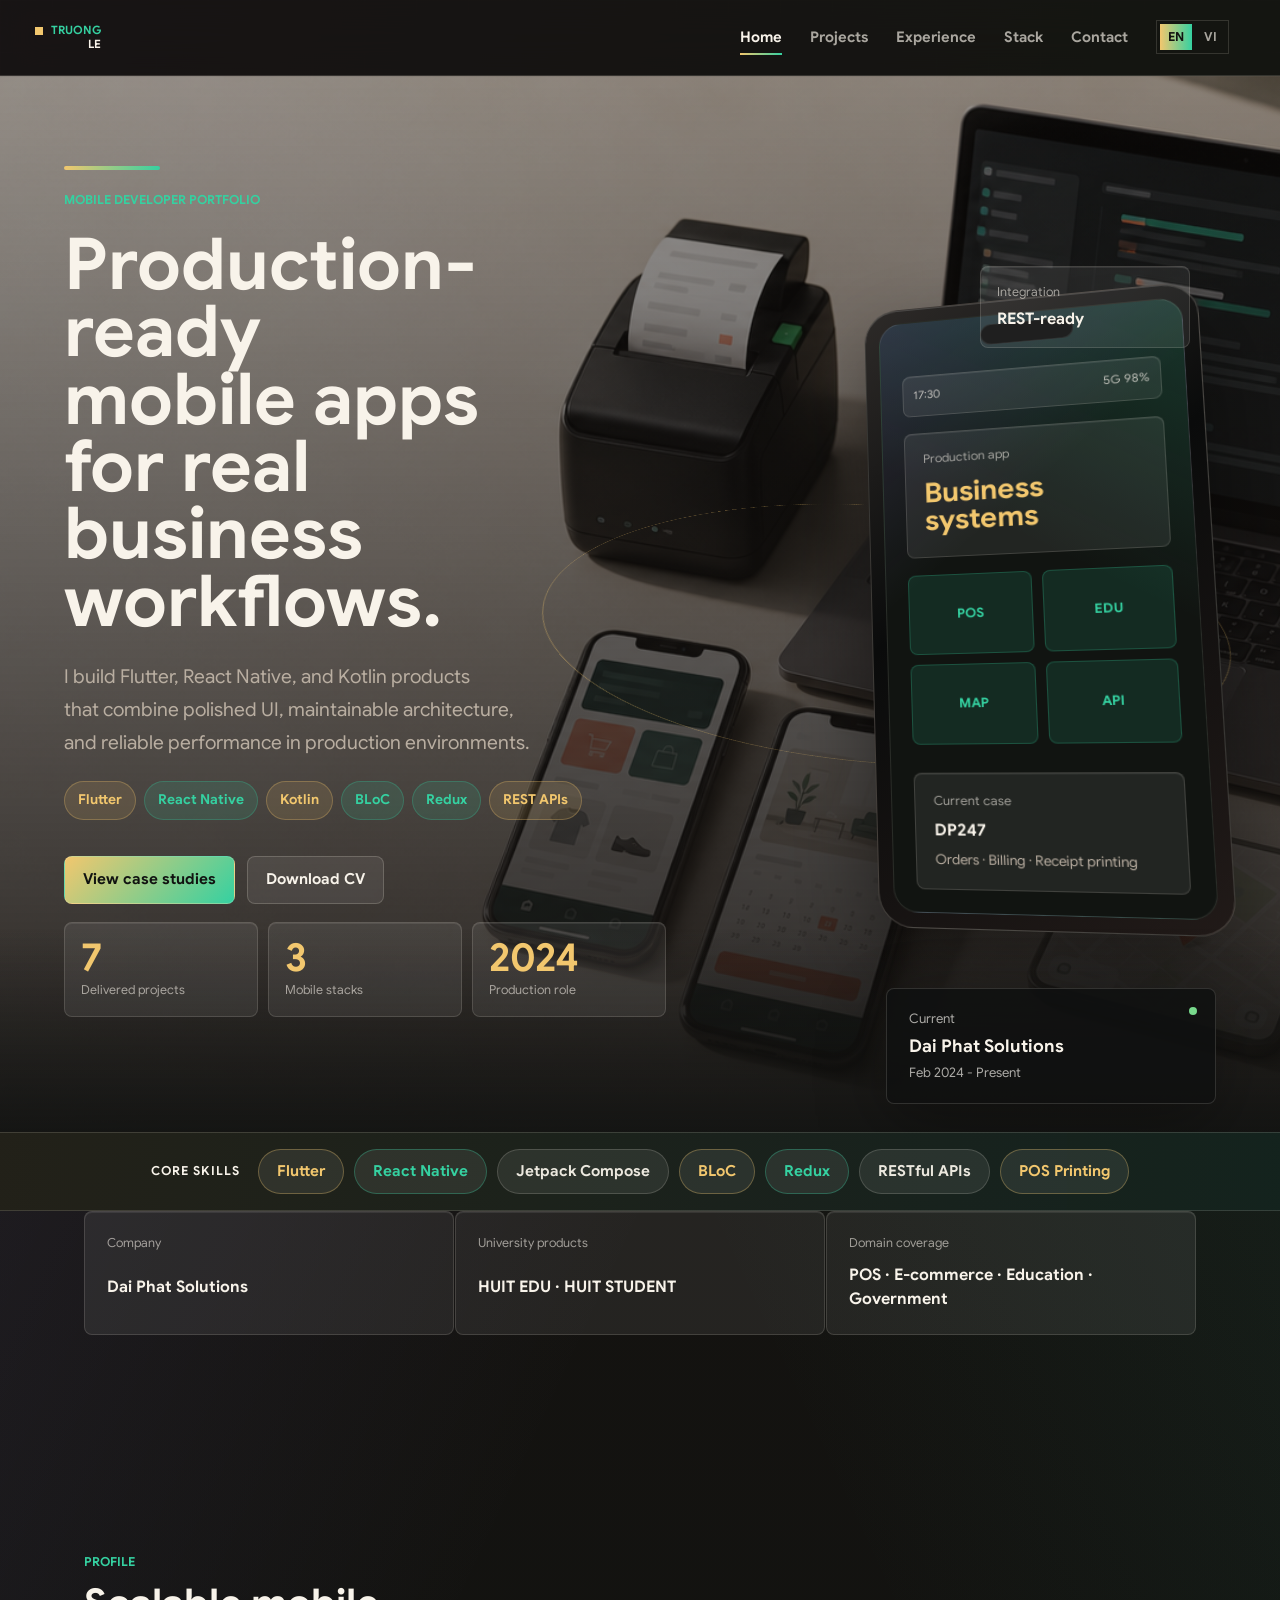
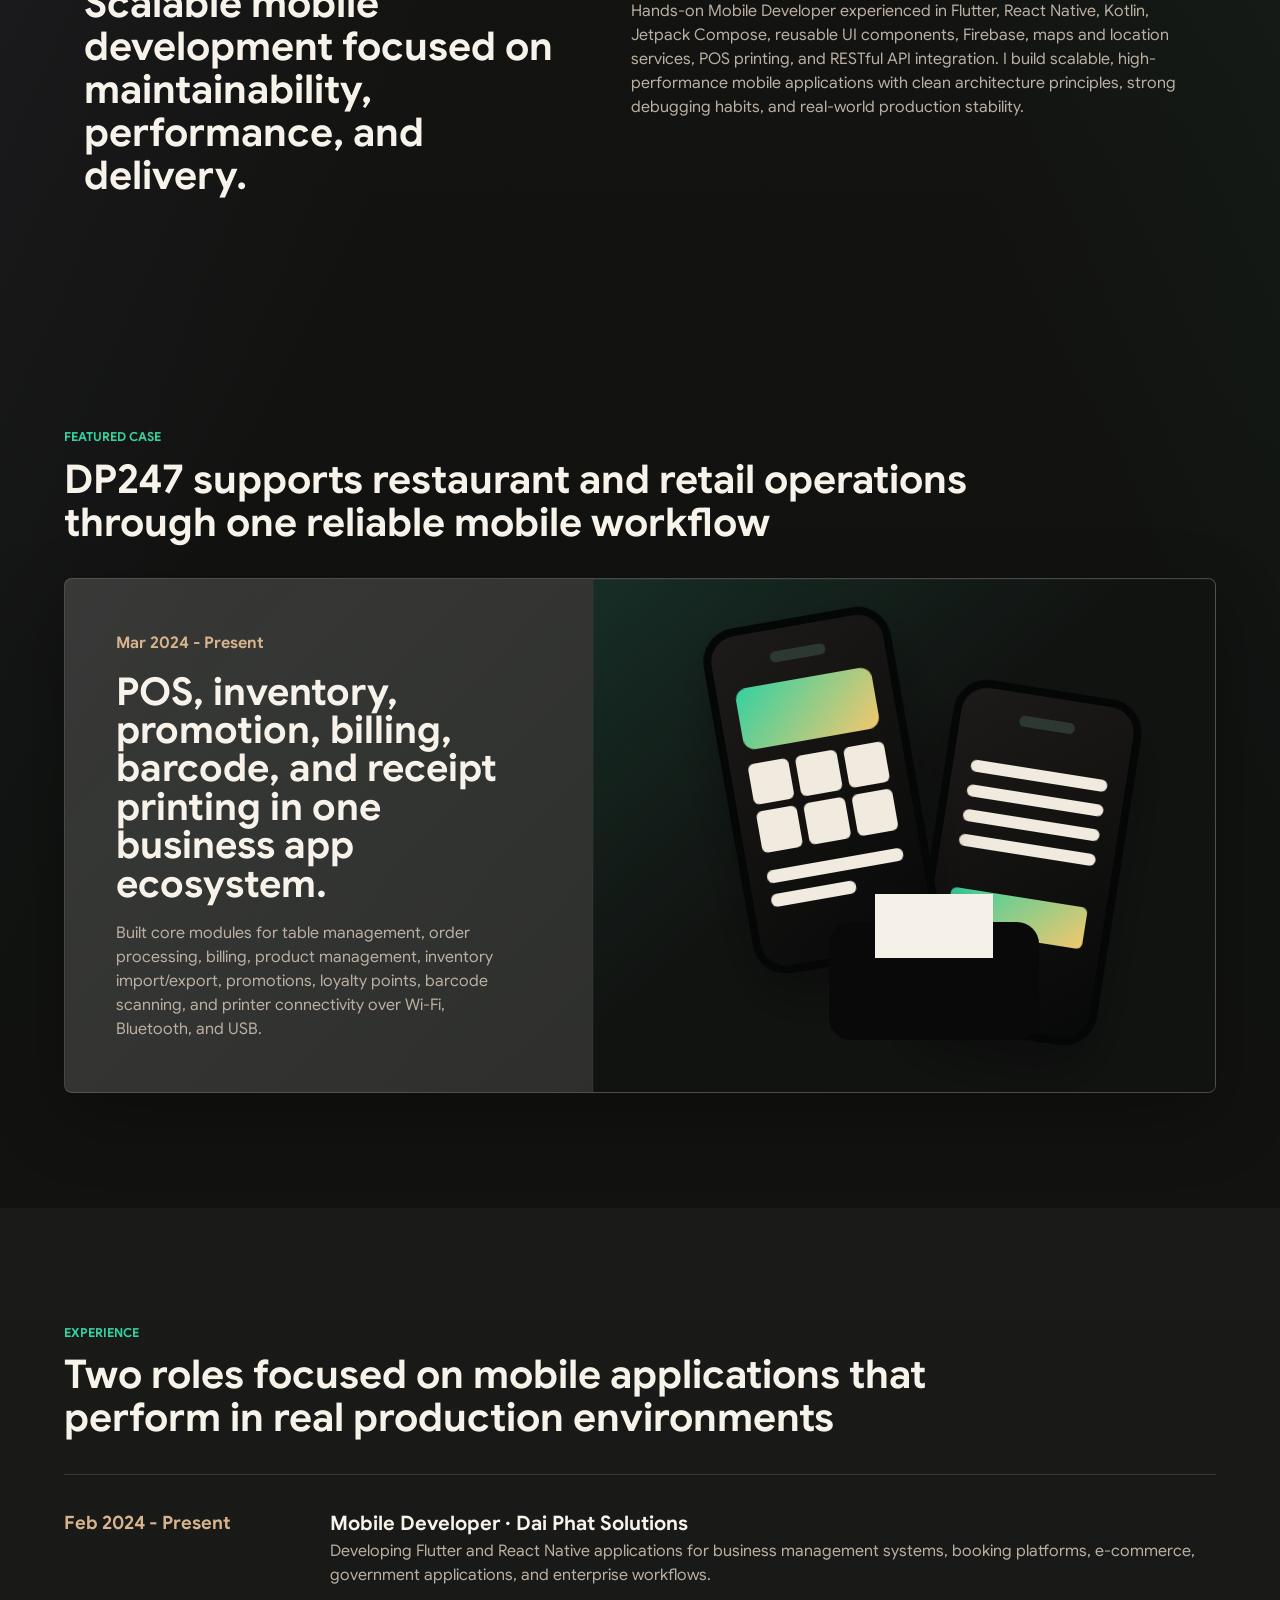
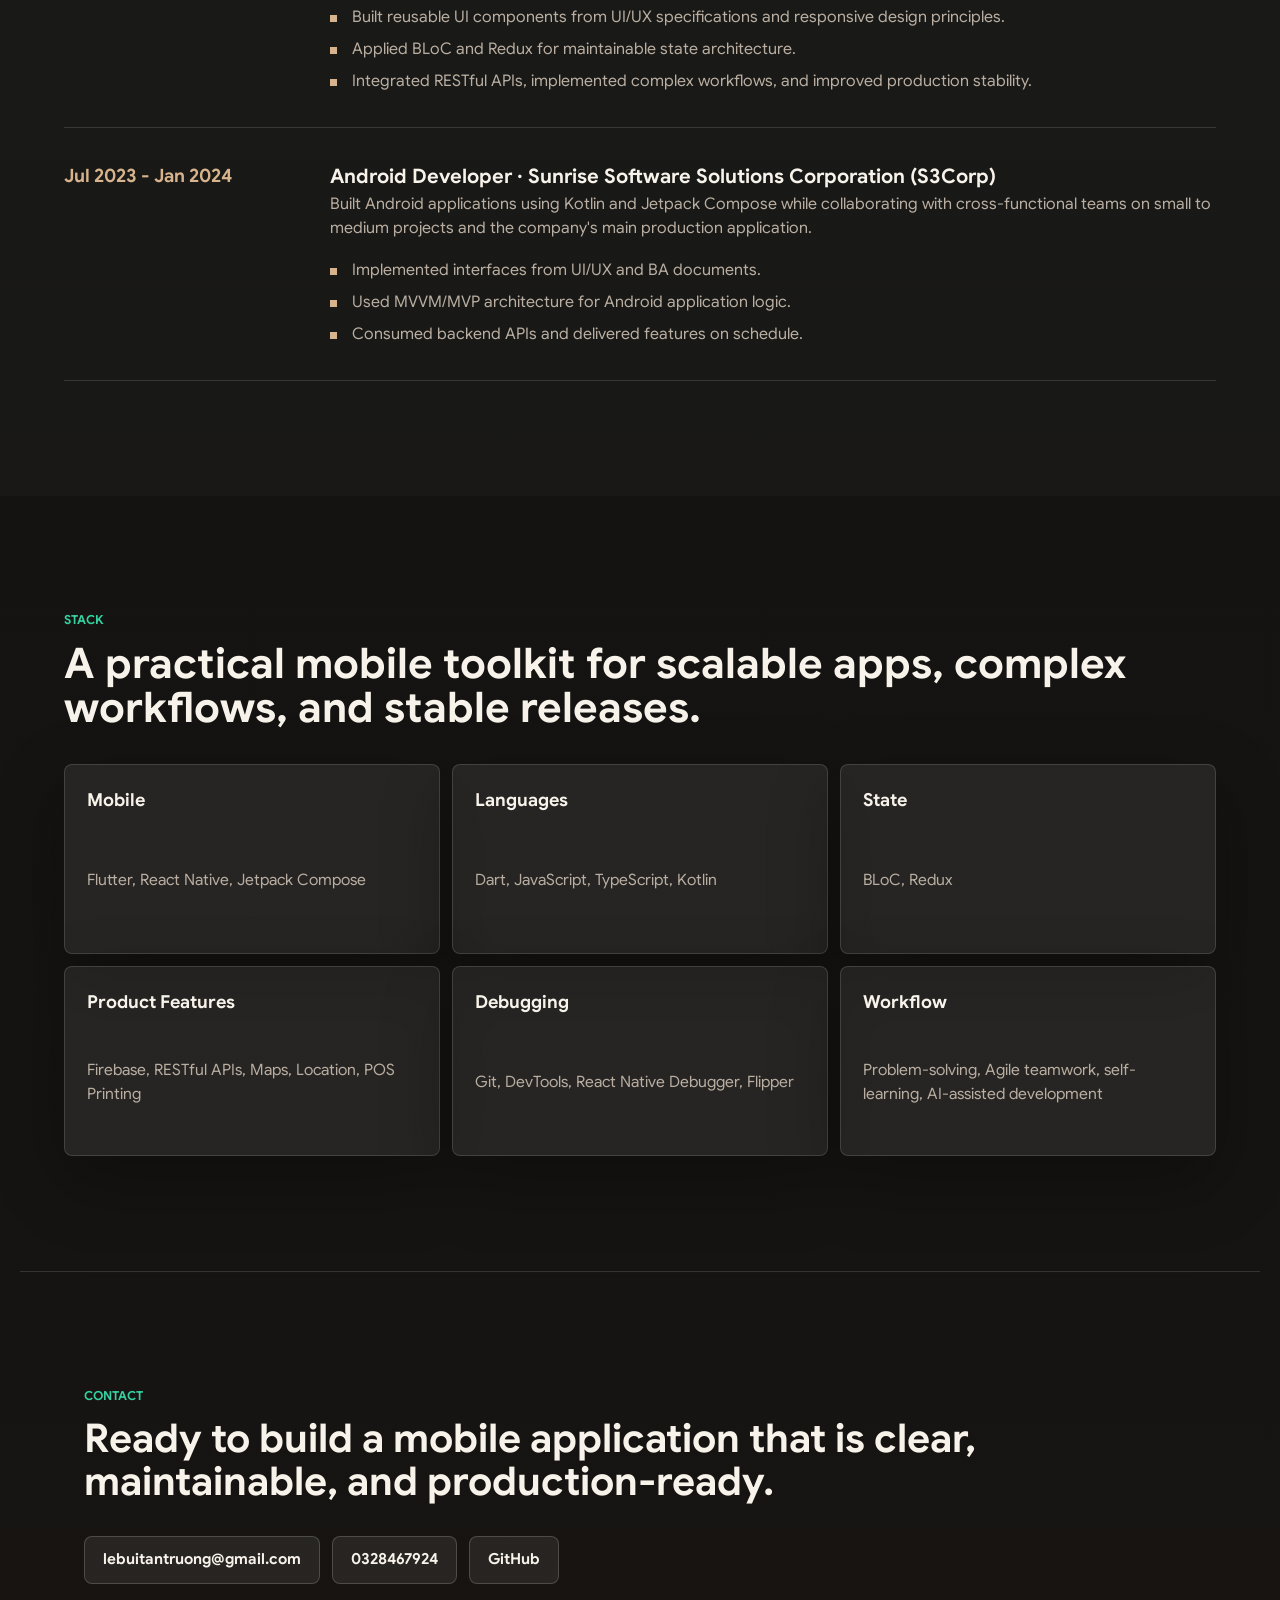
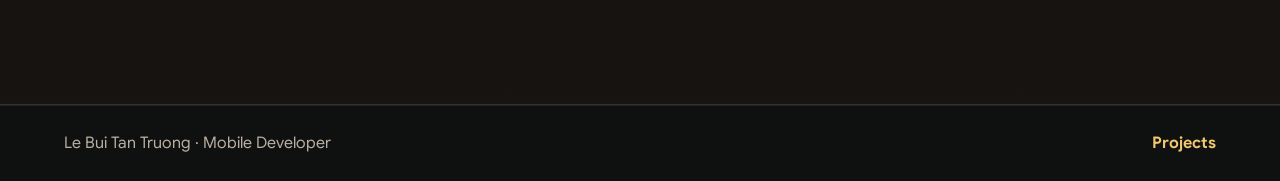
==== commit e2ba1836: "v1 pass" ====
--- a/index.html
+++ b/index.html
@@ -52,7 +52,7 @@
     <div class="scroll-progress" aria-hidden="true"></div>
     <header class="site-header" data-header>
       <a class="brand" href="index.html" aria-label="Le Bui Tan Truong home">
-        <span>LE</span><span>TRUONG</span>
+        <span>TRUONG</span><span>LE</span>
       </a>
       <button
         class="nav-toggle"
@@ -111,13 +111,17 @@
               <div class="screen-card">
                 <span data-i18n="home.device.caseLabel">Current case</span>
                 <strong>DP247</strong>
-                <small data-i18n="home.device.caseDetail">Orders · Billing · Receipt printing</small>
+                <small data-i18n="home.device.caseDetail"
+                  >Orders · Billing · Receipt printing</small
+                >
               </div>
             </div>
           </div>
           <div class="signal-card signal-card--top">
             <span data-i18n="home.signals.integrationLabel">Integration</span>
-            <strong data-i18n="home.signals.integrationValue">REST-ready</strong>
+            <strong data-i18n="home.signals.integrationValue"
+              >REST-ready</strong
+            >
           </div>
           <div class="signal-card signal-card--bottom">
             <span data-i18n="home.signals.architectureLabel">Architecture</span>
@@ -125,16 +129,24 @@
           </div>
         </div>
         <div class="home-hero__content">
-          <p class="eyebrow" data-i18n="home.hero.eyebrow">Mobile Developer Portfolio</p>
+          <p class="eyebrow" data-i18n="home.hero.eyebrow">
+            Mobile Developer Portfolio
+          </p>
           <h1 id="hero-title">
             <span data-i18n="home.hero.title1">Production-ready</span>
             <span data-i18n="home.hero.title2">mobile apps for real</span>
             <span data-i18n="home.hero.title3">business workflows.</span>
           </h1>
           <p class="hero-lede">
-            <span data-i18n="home.hero.lede1">I build Flutter, React Native, and Kotlin products</span>
-            <span data-i18n="home.hero.lede2">that combine polished UI, maintainable architecture,</span>
-            <span data-i18n="home.hero.lede3">and reliable performance in production environments.</span>
+            <span data-i18n="home.hero.lede1"
+              >I build Flutter, React Native, and Kotlin products</span
+            >
+            <span data-i18n="home.hero.lede2"
+              >that combine polished UI, maintainable architecture,</span
+            >
+            <span data-i18n="home.hero.lede3"
+              >and reliable performance in production environments.</span
+            >
           </p>
           <div class="hero-skills" aria-label="Primary skills">
             <span>Flutter</span>
@@ -145,28 +157,50 @@
             <span>REST APIs</span>
           </div>
           <div class="hero-actions" aria-label="Primary actions">
-            <a class="button button--dark" href="projects.html" data-haptic
-              data-i18n="home.hero.viewCases">View case studies</a
+            <a
+              class="button button--dark"
+              href="projects.html"
+              data-haptic
+              data-i18n="home.hero.viewCases"
+              >View case studies</a
             >
             <a
               class="button button--light"
               href="assets/CV_LeBuiTanTruong_MobileDeveloper.pdf"
               data-haptic
-              data-i18n="home.hero.downloadCv">Download CV</a
+              data-i18n="home.hero.downloadCv"
+              >Download CV</a
             >
           </div>
           <div class="trust-metrics" aria-label="Capability proof">
-            <div><strong>7</strong><span data-i18n="home.metrics.projects">Delivered projects</span></div>
-            <div><strong>3</strong><span data-i18n="home.metrics.stacks">Mobile stacks</span></div>
-            <div><strong>2024</strong><span data-i18n="home.metrics.role">Production role</span></div>
+            <div>
+              <strong>7</strong
+              ><span data-i18n="home.metrics.projects">Delivered projects</span>
+            </div>
+            <div>
+              <strong>3</strong
+              ><span data-i18n="home.metrics.stacks">Mobile stacks</span>
+            </div>
+            <div>
+              <strong>2024</strong
+              ><span data-i18n="home.metrics.role">Production role</span>
+            </div>
           </div>
           <div class="hero-console" aria-label="Engineering focus">
-            <div><span data-i18n="home.console.stateLabel">state</span><strong data-i18n="home.console.stateValue">production-ready</strong></div>
-            <div>
-              <span data-i18n="home.console.architectureLabel">architecture</span><strong>BLoC · Redux · MVVM</strong>
-            </div>
-            <div>
-              <span data-i18n="home.console.integrationsLabel">integrations</span
+            <div>
+              <span data-i18n="home.console.stateLabel">state</span
+              ><strong data-i18n="home.console.stateValue"
+                >production-ready</strong
+              >
+            </div>
+            <div>
+              <span data-i18n="home.console.architectureLabel"
+                >architecture</span
+              ><strong>BLoC · Redux · MVVM</strong>
+            </div>
+            <div>
+              <span data-i18n="home.console.integrationsLabel"
+                >integrations</span
               ><strong>REST APIs · FCM · Maps · POS Print</strong>
             </div>
           </div>
@@ -179,7 +213,9 @@
       </section>
 
       <section class="ticker" aria-label="Core technologies">
-        <strong class="ticker-label" data-i18n="home.ticker.label">Core skills</strong>
+        <strong class="ticker-label" data-i18n="home.ticker.label"
+          >Core skills</strong
+        >
         <span>Flutter</span>
         <span>React Native</span>
         <span>Jetpack Compose</span>
@@ -195,16 +231,23 @@
           <strong>Dai Phat Solutions</strong>
         </article>
         <article>
-          <span data-i18n="home.proof.universityLabel">University products</span>
+          <span data-i18n="home.proof.universityLabel"
+            >University products</span
+          >
           <strong>HUIT EDU · HUIT STUDENT</strong>
         </article>
         <article>
           <span data-i18n="home.proof.domainLabel">Domain coverage</span>
-          <strong data-i18n="home.proof.domainValue">POS · E-commerce · Education · Government</strong>
+          <strong data-i18n="home.proof.domainValue"
+            >POS · E-commerce · Education · Government</strong
+          >
         </article>
       </section>
 
-      <section class="section split-intro profile-intro reveal" aria-label="Profile summary">
+      <section
+        class="section split-intro profile-intro reveal"
+        aria-label="Profile summary"
+      >
         <div>
           <p class="eyebrow" data-i18n="home.profile.eyebrow">Profile</p>
           <h2 data-i18n="home.profile.title">
@@ -303,16 +346,21 @@
               </p>
               <ul>
                 <li>
-                  <span data-i18n="home.experience.dps.item1">Built reusable UI components from UI/UX specifications and
-                  responsive design principles.
+                  <span data-i18n="home.experience.dps.item1"
+                    >Built reusable UI components from UI/UX specifications and
+                    responsive design principles.
                   </span>
                 </li>
                 <li>
-                  <span data-i18n="home.experience.dps.item2">Applied BLoC and Redux for maintainable state architecture.</span>
-                </li>
-                <li>
-                  <span data-i18n="home.experience.dps.item3">Integrated RESTful APIs, implemented complex workflows, and
-                  improved production stability.
+                  <span data-i18n="home.experience.dps.item2"
+                    >Applied BLoC and Redux for maintainable state
+                    architecture.</span
+                  >
+                </li>
+                <li>
+                  <span data-i18n="home.experience.dps.item3"
+                    >Integrated RESTful APIs, implemented complex workflows, and
+                    improved production stability.
                   </span>
                 </li>
               </ul>
@@ -331,12 +379,22 @@
                 medium projects and the company's main production application.
               </p>
               <ul>
-                <li><span data-i18n="home.experience.s3.item1">Implemented interfaces from UI/UX and BA documents.</span></li>
-                <li>
-                  <span data-i18n="home.experience.s3.item2">Used MVVM/MVP architecture for Android application logic.</span>
-                </li>
-                <li>
-                  <span data-i18n="home.experience.s3.item3">Consumed backend APIs and delivered features on schedule.</span>
+                <li>
+                  <span data-i18n="home.experience.s3.item1"
+                    >Implemented interfaces from UI/UX and BA documents.</span
+                  >
+                </li>
+                <li>
+                  <span data-i18n="home.experience.s3.item2"
+                    >Used MVVM/MVP architecture for Android application
+                    logic.</span
+                  >
+                </li>
+                <li>
+                  <span data-i18n="home.experience.s3.item3"
+                    >Consumed backend APIs and delivered features on
+                    schedule.</span
+                  >
                 </li>
               </ul>
             </div>
@@ -359,25 +417,36 @@
         <div class="stack-board">
           <article>
             <strong data-i18n="home.stack.mobileLabel">Mobile</strong
-            ><span data-i18n="home.stack.mobileValue">Flutter, React Native, Jetpack Compose</span>
+            ><span data-i18n="home.stack.mobileValue"
+              >Flutter, React Native, Jetpack Compose</span
+            >
           </article>
           <article>
             <strong data-i18n="home.stack.languagesLabel">Languages</strong
-            ><span data-i18n="home.stack.languagesValue">Dart, JavaScript, TypeScript, Kotlin</span>
-          </article>
-          <article><strong data-i18n="home.stack.stateLabel">State</strong><span data-i18n="home.stack.stateValue">BLoC, Redux</span></article>
-          <article>
-            <strong data-i18n="home.stack.featuresLabel">Product Features</strong
-            ><span data-i18n="home.stack.featuresValue">Firebase, RESTful APIs, Maps, Location, POS Printing</span>
+            ><span data-i18n="home.stack.languagesValue"
+              >Dart, JavaScript, TypeScript, Kotlin</span
+            >
+          </article>
+          <article>
+            <strong data-i18n="home.stack.stateLabel">State</strong
+            ><span data-i18n="home.stack.stateValue">BLoC, Redux</span>
+          </article>
+          <article>
+            <strong data-i18n="home.stack.featuresLabel"
+              >Product Features</strong
+            ><span data-i18n="home.stack.featuresValue"
+              >Firebase, RESTful APIs, Maps, Location, POS Printing</span
+            >
           </article>
           <article>
             <strong data-i18n="home.stack.debuggingLabel">Debugging</strong
-            ><span data-i18n="home.stack.debuggingValue">Git, DevTools, React Native Debugger, Flipper</span>
+            ><span data-i18n="home.stack.debuggingValue"
+              >Git, DevTools, React Native Debugger, Flipper</span
+            >
           </article>
           <article>
             <strong data-i18n="home.stack.workflowLabel">Workflow</strong
-            ><span
-              data-i18n="home.stack.workflowValue"
+            ><span data-i18n="home.stack.workflowValue"
               >Problem-solving, Agile teamwork, self-learning, AI-assisted
               development</span
             >
@@ -404,7 +473,9 @@
     </main>
 
     <footer class="footer">
-      <span data-i18n="footer.homeLabel">Le Bui Tan Truong · Mobile Developer</span>
+      <span data-i18n="footer.homeLabel"
+        >Le Bui Tan Truong · Mobile Developer</span
+      >
       <a href="projects.html" data-i18n="nav.projects">Projects</a>
     </footer>
 
--- a/styles.css
+++ b/styles.css
@@ -22,6 +22,10 @@
   box-sizing: border-box;
 }
 
+[hidden] {
+  display: none !important;
+}
+
 html {
   scroll-behavior: smooth;
 }
@@ -85,9 +89,11 @@
   font-size: 0.72rem;
   font-weight: 900;
   letter-spacing: 0;
-  line-height: 0.92;
+  line-height: 1;
   position: relative;
+  row-gap: 2px;
   text-transform: uppercase;
+  width: max-content;
 }
 
 .brand::before {
@@ -100,8 +106,13 @@
   width: 8px;
 }
 
+.brand span:first-child {
+  color: var(--coral);
+}
+
 .brand span:last-child {
-  color: var(--coral);
+  justify-self: end;
+  color: var(--ink);
 }
 
 .nav {
@@ -875,7 +886,8 @@
 .admin-card,
 .admin-notice,
 .admin-toolbar,
-.admin-field {
+.admin-field,
+.admin-section-card {
   background: var(--paper-soft);
   border: 1px solid var(--line);
   border-radius: var(--radius);
@@ -916,9 +928,87 @@
   padding: 16px;
 }
 
+.admin-context {
+  background: rgba(53, 209, 161, 0.08);
+  border: 1px solid rgba(53, 209, 161, 0.22);
+  border-radius: var(--radius);
+  color: var(--teal);
+  font-weight: 900;
+  padding: 13px 16px;
+}
+
 .admin-fields {
   display: grid;
+  gap: 18px;
+}
+
+.admin-section-card {
+  overflow: hidden;
+}
+
+.admin-section-header {
+  align-items: start;
+  background:
+    linear-gradient(90deg, rgba(242, 199, 110, 0.08), rgba(53, 209, 161, 0.07)),
+    rgba(255, 252, 245, 0.035);
+  border: 0;
+  border-bottom: 1px solid var(--line);
+  color: inherit;
+  cursor: pointer;
+  display: flex;
+  font: inherit;
+  gap: 18px;
+  justify-content: space-between;
+  padding: 18px clamp(16px, 2vw, 22px);
+  text-align: left;
+  width: 100%;
+}
+
+.admin-section-header:hover {
+  background:
+    linear-gradient(90deg, rgba(242, 199, 110, 0.13), rgba(53, 209, 161, 0.11)),
+    rgba(255, 252, 245, 0.052);
+}
+
+.admin-section-header h3 {
+  color: var(--ink);
+  font-size: 1.16rem;
+  margin: 0;
+}
+
+.admin-section-header p {
+  color: var(--muted);
+  font-size: 0.92rem;
+  margin: 6px 0 0;
+}
+
+.admin-section-count {
+  background: rgba(255, 252, 245, 0.08);
+  border: 1px solid var(--line);
+  border-radius: 999px;
+  color: var(--gold);
+  flex: 0 0 auto;
+  font-size: 0.78rem;
+  font-weight: 900;
+  padding: 7px 10px;
+}
+
+.admin-section-count::after {
+  content: " +";
+}
+
+.admin-section-header[aria-expanded="true"] .admin-section-count::after {
+  content: " -";
+}
+
+.admin-section-body {
+  display: grid;
   gap: 12px;
+  padding: clamp(14px, 2vw, 20px);
+}
+
+.admin-section-card.is-collapsed .admin-section-body {
+  display: none;
 }
 
 .admin-field {
@@ -927,7 +1017,7 @@
   padding: 16px;
 }
 
-.admin-field span,
+.admin-field-label,
 .admin-card label,
 .admin-toolbar label {
   color: var(--gold);
@@ -935,6 +1025,19 @@
   font-size: 0.82rem;
   font-weight: 900;
   gap: 8px;
+}
+
+.admin-field code {
+  color: rgba(248, 243, 234, 0.52);
+  font-family: "SFMono-Regular", Consolas, "Liberation Mono", monospace;
+  font-size: 0.74rem;
+  overflow-wrap: anywhere;
+}
+
+.admin-field small {
+  color: var(--muted);
+  font-size: 0.82rem;
+  line-height: 1.45;
 }
 
 .admin-card input,
@@ -969,6 +1072,44 @@
   color: var(--gold);
 }
 
+.admin-toast-region {
+  display: grid;
+  gap: 10px;
+  max-width: min(420px, calc(100vw - 32px));
+  position: fixed;
+  right: 18px;
+  top: 18px;
+  width: 420px;
+  z-index: 120;
+}
+
+.admin-toast {
+  background: rgba(15, 17, 16, 0.96);
+  border: 1px solid var(--line);
+  border-left: 4px solid var(--gold);
+  border-radius: var(--radius);
+  box-shadow: 0 22px 60px rgba(0, 0, 0, 0.36);
+  color: var(--ink);
+  font-weight: 800;
+  line-height: 1.45;
+  padding: 14px 16px;
+  transform: translateY(0);
+  transition: opacity 180ms ease, transform 180ms ease;
+}
+
+.admin-toast[data-tone="success"] {
+  border-left-color: var(--teal);
+}
+
+.admin-toast[data-tone="error"] {
+  border-left-color: var(--gold);
+}
+
+.admin-toast.is-leaving {
+  opacity: 0;
+  transform: translateY(-8px);
+}
+
 .project-hero {
   align-items: end;
   display: grid;
@@ -1411,6 +1552,22 @@
 
   .admin-toolbar .button {
     width: 100%;
+  }
+
+  .admin-section-header {
+    display: grid;
+  }
+
+  .admin-section-count {
+    justify-self: start;
+  }
+
+  .admin-toast-region {
+    left: 14px;
+    max-width: none;
+    right: 14px;
+    top: 14px;
+    width: auto;
   }
 
   .home-hero,
@@ -1678,8 +1835,13 @@
   background: var(--gold);
 }
 
+.brand span:first-child {
+  color: var(--teal);
+}
+
 .brand span:last-child {
-  color: var(--teal);
+  justify-self: end;
+  color: var(--ink);
 }
 
 .nav a {
